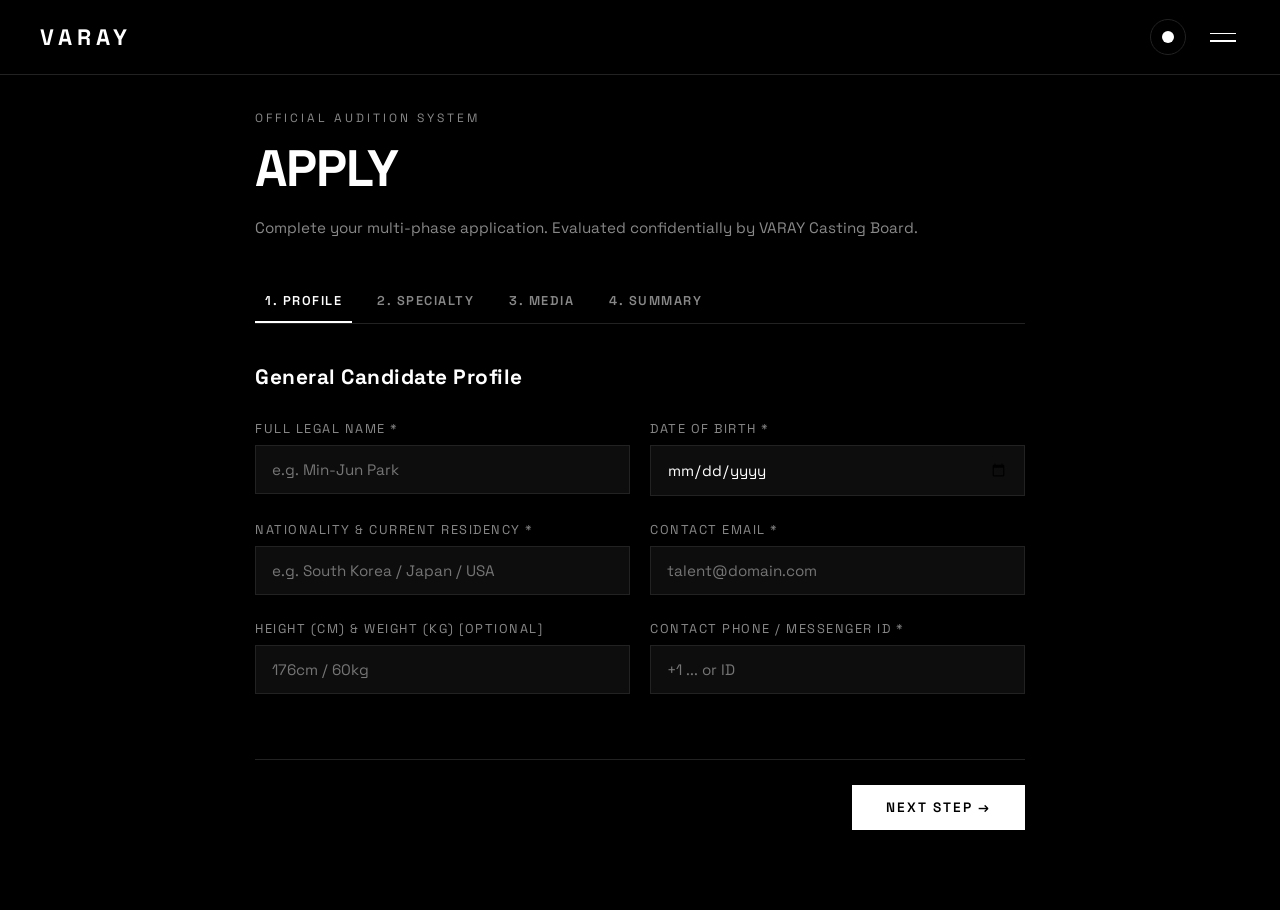
==== apply.html @ 73866b45 "Create apply.html" ====
<!DOCTYPE html>
<html lang="en" data-theme="dark">
<head>
    <meta charset="UTF-8">
    <meta name="viewport" content="width=device-width, initial-scale=1.0">
    <title>APPLY | VARAY HOLDING</title>
    <link rel="stylesheet" href="style.css">
    <link rel="preconnect" href="https://fonts.googleapis.com">
    <link rel="preconnect" href="https://fonts.gstatic.com" crossorigin>
    <link href="https://fonts.googleapis.com/css2?family=Space+Grotesk:wght@300;400;500;600;700&display=swap" rel="stylesheet">
</head>
<body>

    <header class="navbar">
        <div class="nav-left">
            <a href="index.html" class="brand">
                <span class="logo-text">VARAY</span>
            </a>
        </div>
        <div class="nav-right">
            <button id="theme-toggle" class="theme-btn"><span class="theme-indicator"></span></button>
            <button id="menu-open" class="menu-btn"><span class="menu-line"></span><span class="menu-line"></span></button>
        </div>
    </header>

    <div id="menu-overlay" class="menu-overlay">
        <div class="menu-header">
            <span class="menu-title">INDEX</span>
            <button id="menu-close" class="close-btn">&times;</button>
        </div>
        <div class="menu-body-scroll">
            <ul class="nav-list">
                <li><a href="portal.html">PORTAL</a></li>
                <li><a href="info.html">INFO</a></li>
                <li><a href="smiles-and-rules.html">SMILES AND RULES</a></li>
                <li><a href="news.html">ANNOUNCEMENTS * NEWS</a></li>
                <li><a href="apply.html" class="active">APPLY</a></li>
            </ul>
        </div>
        <div class="menu-footer"><p>VARAY HOLDING CORP. &copy; 2026</p></div>
    </div>

    <main class="page-container content-page">
        <div class="audition-wrapper">
            <header class="page-header">
                <p class="section-tag">OFFICIAL AUDITION SYSTEM</p>
                <h1 class="page-title">APPLY</h1>
                <p class="page-desc">Complete your multi-phase application. Evaluated confidentially by VARAY Casting Board.</p>
            </header>

            <div class="stepper">
                <div class="step-indicator active" data-step="1">1. PROFILE</div>
                <div class="step-indicator" data-step="2">2. SPECIALTY</div>
                <div class="step-indicator" data-step="3">3. MEDIA</div>
                <div class="step-indicator" data-step="4">4. SUMMARY</div>
            </div>

            <form id="audition-form" class="form-container">
                <!-- STEP 1 -->
                <section class="form-step active" id="step-1">
                    <h2 class="step-title">General Candidate Profile</h2>
                    <div class="form-grid">
                        <div class="input-group">
                            <label>Full Legal Name *</label>
                            <input type="text" id="fullName" placeholder="e.g. Min-Jun Park" required>
                        </div>
                        <div class="input-group">
                            <label>Date of Birth *</label>
                            <input type="date" id="birthDate" required>
                        </div>
                    </div>
                    <div class="form-grid">
                        <div class="input-group">
                            <label>Nationality & Current Residency *</label>
                            <input type="text" id="nationality" placeholder="e.g. South Korea / Japan / USA" required>
                        </div>
                        <div class="input-group">
                            <label>Contact Email *</label>
                            <input type="email" id="email" placeholder="talent@domain.com" required>
                        </div>
                    </div>
                    <div class="form-grid">
                        <div class="input-group">
                            <label>Height (cm) & Weight (kg) [Optional]</label>
                            <input type="text" id="bodyMetric" placeholder="176cm / 60kg">
                        </div>
                        <div class="input-group">
                            <label>Contact Phone / Messenger ID *</label>
                            <input type="text" id="phone" placeholder="+1 ... or ID" required>
                        </div>
                    </div>
                    <div class="step-nav right-align">
                        <button type="button" class="btn-action" onclick="nextStep(2)">NEXT STEP &rarr;</button>
                    </div>
                </section>

                <!-- STEP 2 -->
                <section class="form-step" id="step-2">
                    <h2 class="step-title">Specialty & Background Assessment</h2>
                    <div class="input-group">
                        <label>Application Disciplines (Multiple choice)</label>
                        <div class="checkbox-grid">
                            <label class="custom-check"><input type="checkbox" name="cat" value="vocal"><span>Vocal</span></label>
                            <label class="custom-check"><input type="checkbox" name="cat" value="rap"><span>Rap</span></label>
                            <label class="custom-check"><input type="checkbox" name="cat" value="dance"><span>Dance</span></label>
                            <label class="custom-check"><input type="checkbox" name="cat" value="acting"><span>Acting</span></label>
                            <label class="custom-check"><input type="checkbox" name="cat" value="producing"><span>Production</span></label>
                        </div>
                    </div>

                    <div class="input-group">
                        <label>Have you ever been signed with another agency or entertainment entity?</label>
                        <div class="radio-group">
                            <label class="custom-radio"><input type="radio" name="trainee_prev" value="yes"><span>Yes (Previously signed)</span></label>
                            <label class="custom-radio"><input type="radio" name="trainee_prev" value="no" checked><span>No (Independent)</span></label>
                        </div>
                    </div>

                    <div class="input-group">
                        <label>Languages Spoken</label>
                        <input type="text" placeholder="Korean (Native), English (Fluent), Japanese (Conversational)...">
                    </div>

                    <div class="step-nav">
                        <button type="button" class="btn-secondary" onclick="prevStep(1)">&larr; BACK</button>
                        <button type="button" class="btn-action" onclick="nextStep(3)">NEXT STEP &rarr;</button>
                    </div>
                </section>

                <!-- STEP 3 -->
                <section class="form-step" id="step-3">
                    <h2 class="step-title">Media & Demonstration Uploads</h2>
                    <div class="input-group">
                        <label>Audio Vocal / Rap Demo (MP3, WAV)</label>
                        <div class="file-drop-zone">
                            <input type="file" accept="audio/*">
                            <p class="drop-text">Upload demo file</p>
                            <span class="file-hint">Max file size: 50MB</span>
                        </div>
                    </div>

                    <div class="input-group">
                        <label>Photographs (Close-up & Full Body)</label>
                        <div class="file-drop-zone">
                            <input type="file" accept="image/*" multiple>
                            <p class="drop-text">Upload raw, unfiltered photos</p>
                            <span class="file-hint">JPG, PNG</span>
                        </div>
                    </div>

                    <div class="input-group">
                        <label>Performance Video Link</label>
                        <input type="url" placeholder="https://youtube.com/watch?v=... or Google Drive">
                        <span class="file-hint">Please make sure the link privacy is set to public or unlisted.</span>
                    </div>

                    <div class="step-nav">
                        <button type="button" class="btn-secondary" onclick="prevStep(2)">&larr; BACK</button>
                        <button type="button" class="btn-action" onclick="nextStep(4)">NEXT STEP &rarr;</button>
                    </div>
                </section>

                <!-- STEP 4 -->
                <section class="form-step" id="step-4">
                    <h2 class="step-title">Artist Statement & Submission</h2>
                    <div class="input-group">
                        <label>Self-Introduction & Artistic Aspirations</label>
                        <textarea rows="5" placeholder="Tell us about your musical identity and why you believe VARAY is your next home."></textarea>
                    </div>

                    <div class="input-group">
                        <label class="custom-check agreement-check">
                            <input type="checkbox" required>
                            <span>I confirm that all information provided is accurate and agree to VARAY Holding screening guidelines.</span>
                        </label>
                    </div>

                    <div class="step-nav">
                        <button type="button" class="btn-secondary" onclick="prevStep(3)">&larr; BACK</button>
                        <button type="submit" class="btn-action">CONFIRM & SUBMIT</button>
                    </div>
                </section>
            </form>
        </div>
    </main>

    <script src="script.js"></script>
</body>
</html>
---- style.css ----
/* --- Global Theme Variables --- */
:root {
    --bg-color: #000000;
    --text-color: #ffffff;
    --muted-color: #888888;
    --border-color: #222222;
    --input-bg: #0d0d0d;
    --contrast-btn-bg: #ffffff;
    --contrast-btn-text: #000000;
}

[data-theme="light"] {
    --bg-color: #ffffff;
    --text-color: #000000;
    --muted-color: #666666;
    --border-color: #e5e5e5;
    --input-bg: #f7f7f7;
    --contrast-btn-bg: #000000;
    --contrast-btn-text: #ffffff;
}

* {
    margin: 0;
    padding: 0;
    box-sizing: border-box;
    font-family: 'Space Grotesk', -apple-system, BlinkMacSystemFont, 'Segoe UI', Roboto, sans-serif;
    -webkit-font-smoothing: antialiased;
}

html {
    overflow-y: scroll; /* حفظ اسکرول ارگانیک زنده */
}

body {
    background-color: var(--bg-color);
    color: var(--text-color);
    transition: background-color 0.25s ease, color 0.25s ease;
    min-height: 100vh;
    display: flex;
    flex-direction: column;
}

/* --- Header / Navbar --- */
.navbar {
    position: fixed;
    top: 0;
    left: 0;
    width: 100%;
    height: 75px;
    padding: 0 40px;
    display: flex;
    justify-content: space-between;
    align-items: center;
    background: var(--bg-color);
    border-bottom: 1px solid var(--border-color);
    z-index: 999;
}

.brand {
    text-decoration: none;
    color: var(--text-color);
    display: flex;
    align-items: center;
}

.logo-text {
    font-size: 1.4rem;
    font-weight: 700;
    letter-spacing: 5px;
}

.nav-right {
    display: flex;
    align-items: center;
    gap: 20px;
}

.theme-btn {
    width: 36px;
    height: 36px;
    border-radius: 50%;
    background: transparent;
    border: 1px solid var(--border-color);
    cursor: pointer;
    display: flex;
    align-items: center;
    justify-content: center;
}

.theme-indicator {
    width: 12px;
    height: 12px;
    border-radius: 50%;
    background-color: var(--text-color);
}

.menu-btn {
    background: none;
    border: none;
    cursor: pointer;
    display: flex;
    flex-direction: column;
    gap: 6px;
    padding: 10px 4px;
}

.menu-line {
    width: 26px;
    height: 1.5px;
    background-color: var(--text-color);
}

/* --- Clean Fullscreen Menu Overlay --- */
.menu-overlay {
    position: fixed;
    top: 0;
    left: 0;
    width: 100%;
    height: 100vh;
    background: var(--bg-color);
    z-index: 1000;
    display: flex;
    flex-direction: column;
    justify-content: space-between;
    padding: 25px 40px;
    opacity: 0;
    pointer-events: none;
    transition: opacity 0.3s cubic-bezier(0.16, 1, 0.3, 1);
}

.menu-overlay.open {
    opacity: 1;
    pointer-events: auto;
}

.menu-header {
    display: flex;
    justify-content: space-between;
    align-items: center;
    border-bottom: 1px solid var(--border-color);
    padding-bottom: 15px;
}

.menu-title {
    font-size: 0.75rem;
    letter-spacing: 3px;
    color: var(--muted-color);
}

.close-btn {
    background: none;
    border: none;
    font-size: 2rem;
    color: var(--text-color);
    cursor: pointer;
}

.menu-body-scroll {
    overflow-y: auto;
    padding: 20px 0;
    margin: auto 0;
}

.nav-list {
    list-style: none;
    display: flex;
    flex-direction: column;
    gap: 12px;
}

.nav-list li a {
    color: var(--text-color);
    text-decoration: none;
    font-size: clamp(1.6rem, 3.5vw, 2.6rem);
    font-weight: 600;
    letter-spacing: 1px;
    display: inline-block;
    transition: opacity 0.2s, transform 0.2s;
}

.nav-list li a:hover, .nav-list li a.active {
    opacity: 0.4;
    transform: translateX(8px);
}

.nav-list li.portal-link a {
    font-size: 0.95rem;
    letter-spacing: 2px;
    margin-top: 20px;
    padding: 8px 18px;
    border: 1px solid var(--text-color);
    display: inline-block;
}

.menu-footer {
    border-top: 1px solid var(--border-color);
    padding-top: 15px;
    font-size: 0.75rem;
    color: var(--muted-color);
    letter-spacing: 1.5px;
}

/* --- Centered Hero Page Layout --- */
.page-container {
    width: 100%;
    flex: 1;
    display: flex;
    flex-direction: column;
    justify-content: center;
    align-items: center;
    padding-top: 75px;
}

.hero-screen {
    width: 100%;
    min-height: calc(100vh - 75px);
    display: flex;
    flex-direction: column;
    justify-content: center;
    align-items: center;
    text-align: center;
    padding: 30px 20px;
    position: relative;
}

.hero-center {
    display: flex;
    flex-direction: column;
    align-items: center;
    justify-content: center;
    max-width: 800px;
    width: 100%;
}

.tagline {
    font-size: 0.75rem;
    letter-spacing: 3px;
    color: var(--muted-color);
    margin-bottom: 20px;
}

.main-title {
    font-size: clamp(4rem, 14vw, 9.5rem);
    font-weight: 700;
    letter-spacing: -2px;
    line-height: 0.95;
    margin-bottom: 25px;
}

.manifesto {
    font-size: clamp(1rem, 2vw, 1.4rem);
    color: var(--text-color);
    line-height: 1.5;
    margin-bottom: 35px;
    font-weight: 400;
}

.cta-actions {
    display: flex;
    gap: 15px;
    justify-content: center;
    align-items: center;
    width: 100%;
}

.btn-action {
    background-color: var(--contrast-btn-bg);
    color: var(--contrast-btn-text);
    padding: 14px 34px;
    text-decoration: none;
    font-size: 0.85rem;
    font-weight: 600;
    letter-spacing: 2px;
    border: none;
    cursor: pointer;
    text-align: center;
    transition: opacity 0.2s;
}

.btn-action:hover {
    opacity: 0.85;
}

.btn-secondary {
    background-color: transparent;
    color: var(--text-color);
    border: 1px solid var(--border-color);
    padding: 14px 34px;
    text-decoration: none;
    font-size: 0.85rem;
    font-weight: 600;
    letter-spacing: 2px;
    cursor: pointer;
    text-align: center;
    transition: border-color 0.2s;
}

.btn-secondary:hover {
    border-color: var(--text-color);
}

.hero-bottom-info {
    position: absolute;
    bottom: 25px;
    font-size: 0.75rem;
    letter-spacing: 2px;
    color: var(--muted-color);
}

/* --- Audition Multi-Step Page Styling --- */
.content-page {
    padding-top: 110px;
    padding-bottom: 80px;
    justify-content: flex-start;
}

.audition-wrapper {
    width: 100%;
    max-width: 820px;
    padding: 0 25px;
}

.page-header {
    margin-bottom: 40px;
    text-align: left;
}

.section-tag {
    font-size: 0.75rem;
    letter-spacing: 3px;
    color: var(--muted-color);
    margin-bottom: 10px;
}

.page-title {
    font-size: clamp(2rem, 5vw, 3.2rem);
    letter-spacing: -1px;
    margin-bottom: 15px;
}

.page-desc {
    font-size: 0.95rem;
    color: var(--muted-color);
    line-height: 1.6;
}

/* Step Bar */
.stepper {
    display: flex;
    border-bottom: 1px solid var(--border-color);
    margin-bottom: 40px;
    gap: 15px;
    overflow-x: auto;
}

.step-indicator {
    padding: 12px 10px;
    font-size: 0.8rem;
    font-weight: 600;
    letter-spacing: 1.5px;
    color: var(--muted-color);
    white-space: nowrap;
    border-bottom: 2px solid transparent;
}

.step-indicator.active {
    color: var(--text-color);
    border-bottom: 2px solid var(--text-color);
}

/* Forms */
.form-step {
    display: none;
    animation: fadeIn 0.3s ease;
}

.form-step.active {
    display: block;
}

@keyframes fadeIn {
    from { opacity: 0; transform: translateY(6px); }
    to { opacity: 1; transform: translateY(0); }
}

.step-title {
    font-size: 1.3rem;
    margin-bottom: 30px;
    letter-spacing: 0.5px;
}

.form-grid {
    display: grid;
    grid-template-columns: 1fr 1fr;
    gap: 20px;
}

.input-group {
    display: flex;
    flex-direction: column;
    gap: 8px;
    margin-bottom: 25px;
}

.input-group label {
    font-size: 0.8rem;
    letter-spacing: 1.5px;
    color: var(--muted-color);
    text-transform: uppercase;
}

.input-group input[type="text"],
.input-group input[type="email"],
.input-group input[type="date"],
.input-group input[type="number"],
.input-group input[type="url"],
.input-group select,
.input-group textarea {
    background-color: var(--input-bg);
    border: 1px solid var(--border-color);
    color: var(--text-color);
    padding: 14px 16px;
    font-size: 0.95rem;
    outline: none;
    transition: border-color 0.2s;
}

.input-group input:focus,
.input-group select:focus,
.input-group textarea:focus {
    border-color: var(--text-color);
}

/* Custom Checkbox & Radio */
.checkbox-grid, .radio-group {
    display: grid;
    grid-template-columns: repeat(auto-fit, minmax(140px, 1fr));
    gap: 12px;
    margin-top: 5px;
}

.custom-check, .custom-radio {
    display: flex;
    align-items: center;
    gap: 10px;
    background-color: var(--input-bg);
    border: 1px solid var(--border-color);
    padding: 12px 14px;
    cursor: pointer;
    font-size: 0.85rem;
    color: var(--text-color);
}

.custom-check input, .custom-radio input {
    accent-color: var(--text-color);
}

/* File Drop Zone */
.file-drop-zone {
    border: 1px dashed var(--border-color);
    padding: 30px;
    text-align: center;
    background-color: var(--input-bg);
    position: relative;
    cursor: pointer;
}

.file-drop-zone input[type="file"] {
    position: absolute;
    top: 0;
    left: 0;
    width: 100%;
    height: 100%;
    opacity: 0;
    cursor: pointer;
}

.drop-text {
    font-size: 0.9rem;
    margin-bottom: 6px;
    color: var(--text-color);
}

.file-hint {
    font-size: 0.75rem;
    color: var(--muted-color);
}

.step-nav {
    display: flex;
    justify-content: space-between;
    align-items: center;
    margin-top: 40px;
    border-top: 1px solid var(--border-color);
    padding-top: 25px;
}

.step-nav.right-align {
    justify-content: flex-end;
}

/* --- Mobile Responsiveness --- */
@media (max-width: 768px) {
    .navbar {
        padding: 0 20px;
        height: 65px;
    }
    .page-container {
        padding-top: 65px;
    }
    .hero-screen {
        min-height: calc(100vh - 65px);
    }
    .menu-overlay {
        padding: 20px;
    }
    .cta-actions {
        flex-direction: column;
        width: 100%;
        max-width: 300px;
    }
    .btn-action, .btn-secondary {
        width: 100%;
    }
    .form-grid {
        grid-template-columns: 1fr;
        gap: 0;
    }
}
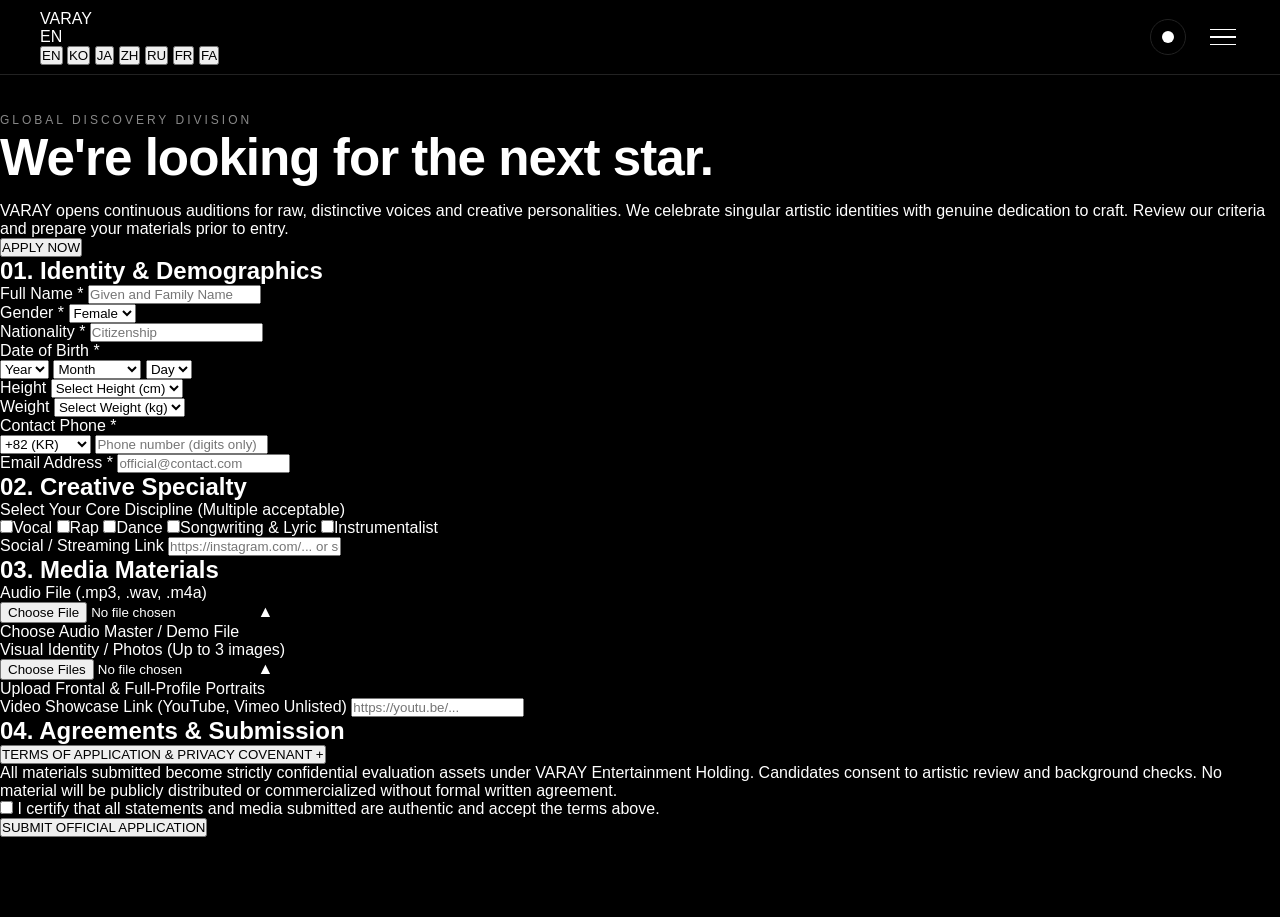
==== commit 7772b7bd: "Update apply.html" ====
--- a/apply.html
+++ b/apply.html
@@ -7,28 +7,43 @@
     <link rel="stylesheet" href="style.css">
     <link rel="preconnect" href="https://fonts.googleapis.com">
     <link rel="preconnect" href="https://fonts.gstatic.com" crossorigin>
-    <link href="https://fonts.googleapis.com/css2?family=Space+Grotesk:wght@300;400;500;600;700&display=swap" rel="stylesheet">
+    <link href="https://fonts.googleapis.com/css2?family=Plus+Jakarta+Sans:wght@300;400;500;600;700&display=swap" rel="stylesheet">
 </head>
 <body>
 
     <header class="navbar">
         <div class="nav-left">
-            <a href="index.html" class="brand">
-                <span class="logo-text">VARAY</span>
-            </a>
-        </div>
+            <a href="index.html" class="brand">VARAY</a>
+            <div class="lang-selector">
+                <span class="lang-current">EN</span>
+                <div class="lang-dropdown">
+                    <button type="button" class="lang-opt active">EN</button>
+                    <button type="button" class="lang-opt">KO</button>
+                    <button type="button" class="lang-opt">JA</button>
+                    <button type="button" class="lang-opt">ZH</button>
+                    <button type="button" class="lang-opt">RU</button>
+                    <button type="button" class="lang-opt">FR</button>
+                    <button type="button" class="lang-opt">FA</button>
+                </div>
+            </div>
+        </div>
+
         <div class="nav-right">
             <button id="theme-toggle" class="theme-btn"><span class="theme-indicator"></span></button>
-            <button id="menu-open" class="menu-btn"><span class="menu-line"></span><span class="menu-line"></span></button>
+            <button id="menu-open" class="menu-btn">
+                <span class="menu-line"></span>
+                <span class="menu-line"></span>
+                <span class="menu-line"></span>
+            </button>
         </div>
     </header>
 
     <div id="menu-overlay" class="menu-overlay">
         <div class="menu-header">
-            <span class="menu-title">INDEX</span>
+            <span class="menu-title">INDEX // 7369</span>
             <button id="menu-close" class="close-btn">&times;</button>
         </div>
-        <div class="menu-body-scroll">
+        <div class="menu-content">
             <ul class="nav-list">
                 <li><a href="portal.html">PORTAL</a></li>
                 <li><a href="info.html">INFO</a></li>
@@ -37,150 +52,191 @@
                 <li><a href="apply.html" class="active">APPLY</a></li>
             </ul>
         </div>
-        <div class="menu-footer"><p>VARAY HOLDING CORP. &copy; 2026</p></div>
+        <div class="menu-footer">
+            <p>VARAY HOLDING ENTERTAINMENT &bull; 7369 INTL</p>
+        </div>
     </div>
 
     <main class="page-container content-page">
-        <div class="audition-wrapper">
-            <header class="page-header">
-                <p class="section-tag">OFFICIAL AUDITION SYSTEM</p>
-                <h1 class="page-title">APPLY</h1>
-                <p class="page-desc">Complete your multi-phase application. Evaluated confidentially by VARAY Casting Board.</p>
-            </header>
-
-            <div class="stepper">
-                <div class="step-indicator active" data-step="1">1. PROFILE</div>
-                <div class="step-indicator" data-step="2">2. SPECIALTY</div>
-                <div class="step-indicator" data-step="3">3. MEDIA</div>
-                <div class="step-indicator" data-step="4">4. SUMMARY</div>
-            </div>
-
-            <form id="audition-form" class="form-container">
-                <!-- STEP 1 -->
-                <section class="form-step active" id="step-1">
-                    <h2 class="step-title">General Candidate Profile</h2>
-                    <div class="form-grid">
-                        <div class="input-group">
-                            <label>Full Legal Name *</label>
-                            <input type="text" id="fullName" placeholder="e.g. Min-Jun Park" required>
-                        </div>
-                        <div class="input-group">
-                            <label>Date of Birth *</label>
-                            <input type="date" id="birthDate" required>
-                        </div>
-                    </div>
-                    <div class="form-grid">
-                        <div class="input-group">
-                            <label>Nationality & Current Residency *</label>
-                            <input type="text" id="nationality" placeholder="e.g. South Korea / Japan / USA" required>
-                        </div>
-                        <div class="input-group">
-                            <label>Contact Email *</label>
-                            <input type="email" id="email" placeholder="talent@domain.com" required>
-                        </div>
-                    </div>
-                    <div class="form-grid">
-                        <div class="input-group">
-                            <label>Height (cm) & Weight (kg) [Optional]</label>
-                            <input type="text" id="bodyMetric" placeholder="176cm / 60kg">
-                        </div>
-                        <div class="input-group">
-                            <label>Contact Phone / Messenger ID *</label>
-                            <input type="text" id="phone" placeholder="+1 ... or ID" required>
-                        </div>
-                    </div>
-                    <div class="step-nav right-align">
-                        <button type="button" class="btn-action" onclick="nextStep(2)">NEXT STEP &rarr;</button>
-                    </div>
-                </section>
-
-                <!-- STEP 2 -->
-                <section class="form-step" id="step-2">
-                    <h2 class="step-title">Specialty & Background Assessment</h2>
-                    <div class="input-group">
-                        <label>Application Disciplines (Multiple choice)</label>
-                        <div class="checkbox-grid">
-                            <label class="custom-check"><input type="checkbox" name="cat" value="vocal"><span>Vocal</span></label>
-                            <label class="custom-check"><input type="checkbox" name="cat" value="rap"><span>Rap</span></label>
-                            <label class="custom-check"><input type="checkbox" name="cat" value="dance"><span>Dance</span></label>
-                            <label class="custom-check"><input type="checkbox" name="cat" value="acting"><span>Acting</span></label>
-                            <label class="custom-check"><input type="checkbox" name="cat" value="producing"><span>Production</span></label>
-                        </div>
-                    </div>
-
-                    <div class="input-group">
-                        <label>Have you ever been signed with another agency or entertainment entity?</label>
-                        <div class="radio-group">
-                            <label class="custom-radio"><input type="radio" name="trainee_prev" value="yes"><span>Yes (Previously signed)</span></label>
-                            <label class="custom-radio"><input type="radio" name="trainee_prev" value="no" checked><span>No (Independent)</span></label>
-                        </div>
-                    </div>
-
-                    <div class="input-group">
-                        <label>Languages Spoken</label>
-                        <input type="text" placeholder="Korean (Native), English (Fluent), Japanese (Conversational)...">
-                    </div>
-
-                    <div class="step-nav">
-                        <button type="button" class="btn-secondary" onclick="prevStep(1)">&larr; BACK</button>
-                        <button type="button" class="btn-action" onclick="nextStep(3)">NEXT STEP &rarr;</button>
-                    </div>
-                </section>
-
-                <!-- STEP 3 -->
-                <section class="form-step" id="step-3">
-                    <h2 class="step-title">Media & Demonstration Uploads</h2>
-                    <div class="input-group">
-                        <label>Audio Vocal / Rap Demo (MP3, WAV)</label>
-                        <div class="file-drop-zone">
+        <div class="content-wrapper">
+
+            <!-- Intro Gate (Before the Form) -->
+            <section id="apply-intro" class="apply-intro-card">
+                <span class="section-tag">GLOBAL DISCOVERY DIVISION</span>
+                <h1 class="page-title">We're looking for the next star.</h1>
+                <p class="intro-body">VARAY opens continuous auditions for raw, distinctive voices and creative personalities. We celebrate singular artistic identities with genuine dedication to craft. Review our criteria and prepare your materials prior to entry.</p>
+                <div class="intro-actions">
+                    <button type="button" id="start-apply-btn" class="pill-btn primary">APPLY NOW</button>
+                </div>
+            </section>
+
+            <!-- Continuous Single-Page Application Form -->
+            <form id="audition-form" class="hidden-flow">
+                
+                <div class="form-section-card">
+                    <h2 class="form-title">01. Identity & Demographics</h2>
+
+                    <div class="field-box">
+                        <label>Full Name *</label>
+                        <input type="text" placeholder="Given and Family Name" required>
+                    </div>
+
+                    <div class="field-grid">
+                        <div class="field-box">
+                            <label>Gender *</label>
+                            <select required>
+                                <option value="female" selected>Female</option>
+                            </select>
+                        </div>
+
+                        <div class="field-box">
+                            <label>Nationality *</label>
+                            <input type="text" placeholder="Citizenship" required>
+                        </div>
+                    </div>
+
+                    <!-- Dropdown Date of Birth (No random text input) -->
+                    <div class="field-box">
+                        <label>Date of Birth *</label>
+                        <div class="triple-grid">
+                            <select id="dob-year" required>
+                                <option value="">Year</option>
+                            </select>
+                            <select id="dob-month" required>
+                                <option value="">Month</option>
+                                <option value="01">January</option>
+                                <option value="02">February</option>
+                                <option value="03">March</option>
+                                <option value="04">April</option>
+                                <option value="05">May</option>
+                                <option value="06">June</option>
+                                <option value="07">July</option>
+                                <option value="08">August</option>
+                                <option value="09">September</option>
+                                <option value="10">October</option>
+                                <option value="11">November</option>
+                                <option value="12">December</option>
+                            </select>
+                            <select id="dob-day" required>
+                                <option value="">Day</option>
+                            </select>
+                        </div>
+                    </div>
+
+                    <div class="field-grid">
+                        <div class="field-box">
+                            <label>Height</label>
+                            <select id="height-select">
+                                <option value="">Select Height (cm)</option>
+                            </select>
+                        </div>
+                        <div class="field-box">
+                            <label>Weight</label>
+                            <select id="weight-select">
+                                <option value="">Select Weight (kg)</option>
+                            </select>
+                        </div>
+                    </div>
+
+                    <!-- Telephone with country code restrictions -->
+                    <div class="field-box">
+                        <label>Contact Phone *</label>
+                        <div class="phone-composite">
+                            <select class="phone-code" required>
+                                <option value="+82">+82 (KR)</option>
+                                <option value="+81">+81 (JP)</option>
+                                <option value="+1">+1 (US/CA)</option>
+                                <option value="+44">+44 (UK)</option>
+                                <option value="+86">+86 (CN)</option>
+                                <option value="+98">+98 (IR)</option>
+                                <option value="+33">+33 (FR)</option>
+                                <option value="+49">+49 (DE)</option>
+                            </select>
+                            <input type="text" id="phone-input" inputmode="numeric" pattern="[0-9]*" maxlength="11" placeholder="Phone number (digits only)" required>
+                        </div>
+                    </div>
+
+                    <div class="field-box">
+                        <label>Email Address *</label>
+                        <input type="email" placeholder="official@contact.com" required>
+                    </div>
+                </div>
+
+                <div class="form-section-card">
+                    <h2 class="form-title">02. Creative Specialty</h2>
+                    
+                    <div class="field-box">
+                        <label>Select Your Core Discipline (Multiple acceptable)</label>
+                        <div class="chips-container">
+                            <label class="custom-chip"><input type="checkbox" name="role" value="vocal"><span>Vocal</span></label>
+                            <label class="custom-chip"><input type="checkbox" name="role" value="rap"><span>Rap</span></label>
+                            <label class="custom-chip"><input type="checkbox" name="role" value="dance"><span>Dance</span></label>
+                            <label class="custom-chip"><input type="checkbox" name="role" value="writer"><span>Songwriting & Lyric</span></label>
+                            <label class="custom-chip"><input type="checkbox" name="role" value="musician"><span>Instrumentalist</span></label>
+                        </div>
+                    </div>
+
+                    <div class="field-box">
+                        <label>Social / Streaming Link</label>
+                        <input type="url" placeholder="https://instagram.com/... or soundcloud.com/...">
+                    </div>
+                </div>
+
+                <div class="form-section-card">
+                    <h2 class="form-title">03. Media Materials</h2>
+                    
+                    <div class="field-box">
+                        <label>Audio File (.mp3, .wav, .m4a)</label>
+                        <div class="curved-upload-box">
                             <input type="file" accept="audio/*">
-                            <p class="drop-text">Upload demo file</p>
-                            <span class="file-hint">Max file size: 50MB</span>
-                        </div>
-                    </div>
-
-                    <div class="input-group">
-                        <label>Photographs (Close-up & Full Body)</label>
-                        <div class="file-drop-zone">
+                            <span class="upload-icon">&#9650;</span>
+                            <p>Choose Audio Master / Demo File</p>
+                        </div>
+                    </div>
+
+                    <div class="field-box">
+                        <label>Visual Identity / Photos (Up to 3 images)</label>
+                        <div class="curved-upload-box">
                             <input type="file" accept="image/*" multiple>
-                            <p class="drop-text">Upload raw, unfiltered photos</p>
-                            <span class="file-hint">JPG, PNG</span>
-                        </div>
-                    </div>
-
-                    <div class="input-group">
-                        <label>Performance Video Link</label>
-                        <input type="url" placeholder="https://youtube.com/watch?v=... or Google Drive">
-                        <span class="file-hint">Please make sure the link privacy is set to public or unlisted.</span>
-                    </div>
-
-                    <div class="step-nav">
-                        <button type="button" class="btn-secondary" onclick="prevStep(2)">&larr; BACK</button>
-                        <button type="button" class="btn-action" onclick="nextStep(4)">NEXT STEP &rarr;</button>
-                    </div>
-                </section>
-
-                <!-- STEP 4 -->
-                <section class="form-step" id="step-4">
-                    <h2 class="step-title">Artist Statement & Submission</h2>
-                    <div class="input-group">
-                        <label>Self-Introduction & Artistic Aspirations</label>
-                        <textarea rows="5" placeholder="Tell us about your musical identity and why you believe VARAY is your next home."></textarea>
-                    </div>
-
-                    <div class="input-group">
-                        <label class="custom-check agreement-check">
-                            <input type="checkbox" required>
-                            <span>I confirm that all information provided is accurate and agree to VARAY Holding screening guidelines.</span>
+                            <span class="upload-icon">&#9650;</span>
+                            <p>Upload Frontal & Full-Profile Portraits</p>
+                        </div>
+                    </div>
+
+                    <div class="field-box">
+                        <label>Video Showcase Link (YouTube, Vimeo Unlisted)</label>
+                        <input type="url" placeholder="https://youtu.be/...">
+                    </div>
+                </div>
+
+                <!-- Terms Accordion & Validation Gate -->
+                <div class="form-section-card">
+                    <h2 class="form-title">04. Agreements & Submission</h2>
+
+                    <div class="accordion-item">
+                        <button type="button" class="accordion-trigger" id="terms-toggle">
+                            <span>TERMS OF APPLICATION & PRIVACY COVENANT</span>
+                            <span class="chevron">+</span>
+                        </button>
+                        <div class="accordion-panel" id="terms-panel">
+                            <p>All materials submitted become strictly confidential evaluation assets under VARAY Entertainment Holding. Candidates consent to artistic review and background checks. No material will be publicly distributed or commercialized without formal written agreement.</p>
+                        </div>
+                    </div>
+
+                    <div class="field-box agreement-box">
+                        <label class="custom-chip term-check">
+                            <input type="checkbox" id="terms-agree" required>
+                            <span>I certify that all statements and media submitted are authentic and accept the terms above.</span>
                         </label>
                     </div>
 
-                    <div class="step-nav">
-                        <button type="button" class="btn-secondary" onclick="prevStep(3)">&larr; BACK</button>
-                        <button type="submit" class="btn-action">CONFIRM & SUBMIT</button>
-                    </div>
-                </section>
+                    <div class="form-actions">
+                        <button type="submit" class="pill-btn primary full-width">SUBMIT OFFICIAL APPLICATION</button>
+                    </div>
+                </div>
+
             </form>
+
         </div>
     </main>
 
--- a/style.css
+++ b/style.css
@@ -28,7 +28,7 @@
 }
 
 html {
-    overflow-y: scroll; /* حفظ اسکرول ارگانیک زنده */
+    overflow-y: scroll;
 }
 
 body {
@@ -40,7 +40,7 @@
     flex-direction: column;
 }
 
-/* --- Header / Navbar --- */
+/* Navbar */
 .navbar {
     position: fixed;
     top: 0;
@@ -59,8 +59,6 @@
 .brand {
     text-decoration: none;
     color: var(--text-color);
-    display: flex;
-    align-items: center;
 }
 
 .logo-text {
@@ -110,7 +108,7 @@
     background-color: var(--text-color);
 }
 
-/* --- Clean Fullscreen Menu Overlay --- */
+/* Fullscreen Menu */
 .menu-overlay {
     position: fixed;
     top: 0;
@@ -125,7 +123,7 @@
     padding: 25px 40px;
     opacity: 0;
     pointer-events: none;
-    transition: opacity 0.3s cubic-bezier(0.16, 1, 0.3, 1);
+    transition: opacity 0.3s ease;
 }
 
 .menu-overlay.open {
@@ -165,13 +163,13 @@
     list-style: none;
     display: flex;
     flex-direction: column;
-    gap: 12px;
+    gap: 16px;
 }
 
 .nav-list li a {
     color: var(--text-color);
     text-decoration: none;
-    font-size: clamp(1.6rem, 3.5vw, 2.6rem);
+    font-size: clamp(1.8rem, 4vw, 3rem);
     font-weight: 600;
     letter-spacing: 1px;
     display: inline-block;
@@ -180,16 +178,7 @@
 
 .nav-list li a:hover, .nav-list li a.active {
     opacity: 0.4;
-    transform: translateX(8px);
-}
-
-.nav-list li.portal-link a {
-    font-size: 0.95rem;
-    letter-spacing: 2px;
-    margin-top: 20px;
-    padding: 8px 18px;
-    border: 1px solid var(--text-color);
-    display: inline-block;
+    transform: translateX(10px);
 }
 
 .menu-footer {
@@ -200,7 +189,7 @@
     letter-spacing: 1.5px;
 }
 
-/* --- Centered Hero Page Layout --- */
+/* Page Containers */
 .page-container {
     width: 100%;
     flex: 1;
@@ -252,7 +241,6 @@
     color: var(--text-color);
     line-height: 1.5;
     margin-bottom: 35px;
-    font-weight: 400;
 }
 
 .cta-actions {
@@ -263,40 +251,27 @@
     width: 100%;
 }
 
-.btn-action {
-    background-color: var(--contrast-btn-bg);
-    color: var(--contrast-btn-text);
+.btn-action, .btn-secondary {
     padding: 14px 34px;
     text-decoration: none;
     font-size: 0.85rem;
     font-weight: 600;
     letter-spacing: 2px;
+    cursor: pointer;
+    text-align: center;
+    display: inline-block;
+}
+
+.btn-action {
+    background-color: var(--contrast-btn-bg);
+    color: var(--contrast-btn-text);
     border: none;
-    cursor: pointer;
-    text-align: center;
-    transition: opacity 0.2s;
-}
-
-.btn-action:hover {
-    opacity: 0.85;
 }
 
 .btn-secondary {
     background-color: transparent;
     color: var(--text-color);
     border: 1px solid var(--border-color);
-    padding: 14px 34px;
-    text-decoration: none;
-    font-size: 0.85rem;
-    font-weight: 600;
-    letter-spacing: 2px;
-    cursor: pointer;
-    text-align: center;
-    transition: border-color 0.2s;
-}
-
-.btn-secondary:hover {
-    border-color: var(--text-color);
 }
 
 .hero-bottom-info {
@@ -307,7 +282,7 @@
     color: var(--muted-color);
 }
 
-/* --- Audition Multi-Step Page Styling --- */
+/* Content Pages Layout */
 .content-page {
     padding-top: 110px;
     padding-bottom: 80px;
@@ -344,7 +319,7 @@
     line-height: 1.6;
 }
 
-/* Step Bar */
+/* Stepper & Tabs */
 .stepper {
     display: flex;
     border-bottom: 1px solid var(--border-color);
@@ -361,6 +336,11 @@
     color: var(--muted-color);
     white-space: nowrap;
     border-bottom: 2px solid transparent;
+    background: none;
+    border-top: none;
+    border-left: none;
+    border-right: none;
+    cursor: pointer;
 }
 
 .step-indicator.active {
@@ -368,14 +348,14 @@
     border-bottom: 2px solid var(--text-color);
 }
 
-/* Forms */
+/* Form Styles */
 .form-step {
     display: none;
-    animation: fadeIn 0.3s ease;
 }
 
 .form-step.active {
     display: block;
+    animation: fadeIn 0.3s ease;
 }
 
 @keyframes fadeIn {
@@ -384,8 +364,8 @@
 }
 
 .step-title {
-    font-size: 1.3rem;
-    margin-bottom: 30px;
+    font-size: 1.25rem;
+    margin-bottom: 25px;
     letter-spacing: 0.5px;
 }
 
@@ -403,40 +383,29 @@
 }
 
 .input-group label {
-    font-size: 0.8rem;
+    font-size: 0.75rem;
     letter-spacing: 1.5px;
     color: var(--muted-color);
     text-transform: uppercase;
 }
 
-.input-group input[type="text"],
-.input-group input[type="email"],
-.input-group input[type="date"],
-.input-group input[type="number"],
-.input-group input[type="url"],
-.input-group select,
-.input-group textarea {
+.input-group input, .input-group select, .input-group textarea {
     background-color: var(--input-bg);
     border: 1px solid var(--border-color);
     color: var(--text-color);
     padding: 14px 16px;
     font-size: 0.95rem;
     outline: none;
-    transition: border-color 0.2s;
-}
-
-.input-group input:focus,
-.input-group select:focus,
-.input-group textarea:focus {
+}
+
+.input-group input:focus, .input-group select:focus, .input-group textarea:focus {
     border-color: var(--text-color);
 }
 
-/* Custom Checkbox & Radio */
 .checkbox-grid, .radio-group {
     display: grid;
-    grid-template-columns: repeat(auto-fit, minmax(140px, 1fr));
+    grid-template-columns: repeat(auto-fit, minmax(130px, 1fr));
     gap: 12px;
-    margin-top: 5px;
 }
 
 .custom-check, .custom-radio {
@@ -448,21 +417,14 @@
     padding: 12px 14px;
     cursor: pointer;
     font-size: 0.85rem;
-    color: var(--text-color);
-}
-
-.custom-check input, .custom-radio input {
-    accent-color: var(--text-color);
-}
-
-/* File Drop Zone */
+}
+
 .file-drop-zone {
     border: 1px dashed var(--border-color);
     padding: 30px;
     text-align: center;
     background-color: var(--input-bg);
     position: relative;
-    cursor: pointer;
 }
 
 .file-drop-zone input[type="file"] {
@@ -478,7 +440,6 @@
 .drop-text {
     font-size: 0.9rem;
     margin-bottom: 6px;
-    color: var(--text-color);
 }
 
 .file-hint {
@@ -499,7 +460,121 @@
     justify-content: flex-end;
 }
 
-/* --- Mobile Responsiveness --- */
+/* Info, News & Rules Styling */
+.info-grid {
+    display: flex;
+    flex-direction: column;
+    gap: 25px;
+}
+
+.info-card, .rule-block, .news-item {
+    background-color: var(--input-bg);
+    border: 1px solid var(--border-color);
+    padding: 30px;
+}
+
+.card-title, .rule-block h2 {
+    font-size: 1.15rem;
+    letter-spacing: 1px;
+    margin-bottom: 12px;
+}
+
+.card-desc, .rule-block p, .news-summary {
+    color: var(--muted-color);
+    line-height: 1.6;
+    font-size: 0.95rem;
+}
+
+.clean-bullet-list {
+    list-style: none;
+    margin-top: 10px;
+    display: flex;
+    flex-direction: column;
+    gap: 10px;
+    color: var(--muted-color);
+    font-size: 0.95rem;
+}
+
+.clean-bullet-list strong {
+    color: var(--text-color);
+}
+
+.rules-section, .news-list {
+    display: flex;
+    flex-direction: column;
+    gap: 20px;
+}
+
+.news-date {
+    font-size: 0.75rem;
+    color: var(--muted-color);
+    letter-spacing: 2px;
+    display: block;
+    margin-bottom: 8px;
+}
+
+.news-heading {
+    font-size: 1.25rem;
+    margin-bottom: 10px;
+}
+
+/* Portal Dashboards */
+.hidden {
+    display: none !important;
+}
+
+.dash-card {
+    background: var(--input-bg);
+    border: 1px solid var(--border-color);
+    padding: 25px;
+    margin-top: 25px;
+}
+
+.dash-tag {
+    font-size: 0.75rem;
+    letter-spacing: 2px;
+    color: var(--muted-color);
+    display: block;
+    margin-bottom: 10px;
+}
+
+.dash-status {
+    margin: 10px 0;
+    font-size: 0.95rem;
+}
+
+.dash-text {
+    color: var(--muted-color);
+    font-size: 0.9rem;
+    line-height: 1.5;
+}
+
+.applicant-row {
+    display: flex;
+    justify-content: space-between;
+    align-items: center;
+}
+
+.score-actions {
+    display: flex;
+    gap: 10px;
+}
+
+.btn-tag {
+    background: transparent;
+    border: 1px solid var(--border-color);
+    color: var(--text-color);
+    padding: 8px 14px;
+    font-size: 0.75rem;
+    cursor: pointer;
+}
+
+.btn-tag.accept {
+    background: var(--contrast-btn-bg);
+    color: var(--contrast-btn-text);
+}
+
+/* Mobile Responsive */
 @media (max-width: 768px) {
     .navbar {
         padding: 0 20px;
@@ -511,19 +586,19 @@
     .hero-screen {
         min-height: calc(100vh - 65px);
     }
-    .menu-overlay {
-        padding: 20px;
+    .form-grid {
+        grid-template-columns: 1fr;
+        gap: 0;
     }
     .cta-actions {
         flex-direction: column;
-        width: 100%;
-        max-width: 300px;
     }
     .btn-action, .btn-secondary {
         width: 100%;
     }
-    .form-grid {
-        grid-template-columns: 1fr;
-        gap: 0;
+    .applicant-row {
+        flex-direction: column;
+        align-items: flex-start;
+        gap: 15px;
     }
 }
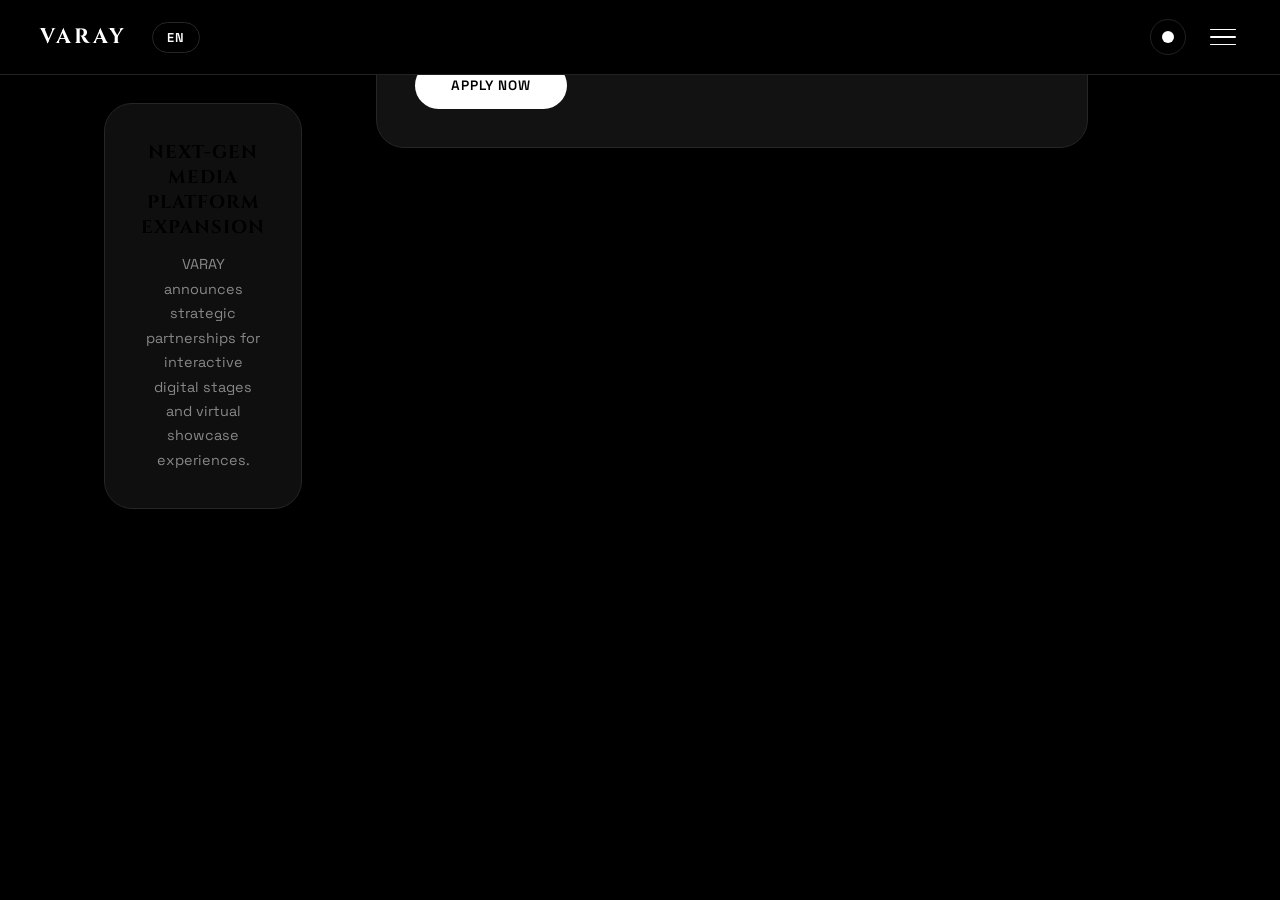
==== commit e459b9c0: "Update apply.html" ====
--- a/apply.html
+++ b/apply.html
@@ -1,3 +1,43 @@
+<!DOCTYPE html>
+<html lang="en" data-theme="dark">
+<head>
+  <meta charset="UTF-8">
+  <meta name="viewport" content="width=device-width, initial-scale=1.0">
+  <title>VARAY — Audition Application</title>
+  <link rel="stylesheet" href="style.css">
+</head>
+<body>
+
+  <!-- Header Navbar -->
+  <header class="navbar">
+    <a href="index.html" class="brand">VARAY</a>
+    <div class="nav-actions">
+      <button class="theme-toggle-btn" aria-label="Toggle Theme">
+        <div class="dot"></div>
+      </button>
+      <button class="hamburger-btn" id="menuBtn" aria-label="Open Menu">
+        <div class="bar"></div>
+        <div class="bar"></div>
+        <div class-tag">DISPATCH</span>
+        <h1 class="page-title">ANNOUNCEMENTS</h1>
+        <p class="page-description">Official releases, upcoming project drops, and recruitment cycles.</p>
+      </div>
+
+      <div class="card-panel">
+        <h2 class="card-title">GLOBAL AUDITIONS 2026 LAUNCH</h2>
+        <p class="card-body">The online portal is officially open for talent intake worldwide across vocal, dance, acting, and creative production categories.</p>
+      </div>
+
+      <div class="card-panel">
+        <h2 class="card-title">NEXT-GEN MEDIA PLATFORM EXPANSION</h2>
+        <p class="card-body">VARAY announces strategic partnerships for interactive digital stages and virtual showcase experiences.</p>
+      </div>
+    </div>
+  </main>
+
+  <script src="script.js"></script>
+</body>
+</html>
 <!DOCTYPE html>
 <html lang="en" data-theme="dark">
 <head>
--- a/style.css
+++ b/style.css
@@ -1,3 +1,1285 @@
+/* --- Google Fonts (Original High-End Aesthetic) --- */
+@import url('https://fonts.googleapis.com/css2?family=Cinzel:wght@400;600;700;900&family=Space+Grotesk:wght@300;400;500;600;700&display=swap');
+
+:root {
+  --bg: #050505;
+  --surface: #0f0f0f;
+  --surface-hover: #181818;
+  --border: #222222;
+  --border-light: #333333;
+  --text: #f0f0f0;
+  --muted: #777777;
+  --pill-btn-bg: #f0f0f0;
+  --pill-btn-text: #050505;
+}
+
+[data-theme="light"] {
+  --bg: #f7f7f7;
+  --surface: #ffffff;
+  --surface-hover: #eaeaea;
+  --border: #e2e2e2;
+  --border-light: #cccccc;
+  --text: #0a0a0a;
+  --muted: #777777;
+  --pill-btn-bg: #0a0a0a;
+  --pill-btn-text: #f7f7f7;
+}
+
+* {
+  margin: 0;
+  padding: 0;
+  box-sizing: border-box;
+  font-family: 'Space Grotesk', -apple-system, sans-serif;
+  -webkit-font-smoothing: antialiased;
+  -webkit-tap-highlight-color: transparent !important;
+  outline: none;
+  user-select: none;
+}
+
+html, body {
+  width: 100%;
+  background-color: var(--bg);
+  color: var(--text);
+  transition: background-color 0.25s ease, color 0.25s ease;
+  overflow-x: hidden;
+}
+
+body.no-scroll {
+  overflow: hidden !important;
+  height: 100vh;
+}
+
+/* Typography Overrides */
+h1, h2, h3, .brand, .main-title, .hero-concept {
+  font-family: 'Cinzel', serif;
+  letter-spacing: 2px;
+}
+
+/* Fixed Header Navbar */
+.navbar {
+  position: fixed;
+  top: 0;
+  left: 0;
+  width: 100%;
+  height: 85px;
+  padding: 0 32px;
+  display: flex;
+  justify-content: space-between;
+  align-items: center;
+  background: var(--bg);
+  border-bottom: 1px solid var(--border);
+  z-index: 1000;
+  transition: background-color 0.25s ease, border-color 0.25s ease;
+}
+
+.brand {
+  font-size: 1.4rem;
+  font-weight: 900;
+  letter-spacing: 5px;
+  color: var(--text);
+  text-decoration: none;
+}
+
+.nav-actions {
+  display: flex;
+  align-items: center;
+  gap: 16px;
+}
+
+.theme-toggle-btn {
+  width: 40px;
+  height: 40px;
+  border-radius: 999px;
+  background: transparent;
+  border: 1px solid var(--border);
+  display: flex;
+  align-items: center;
+  justify-content: center;
+  cursor: pointer;
+  transition: border-color 0.2s;
+}
+
+.theme-toggle-btn:hover {
+  border-color: var(--text);
+}
+
+.theme-toggle-btn .dot {
+  width: 12px;
+  height: 12px;
+  border-radius: 50%;
+  background-color: var(--text);
+  transition: transform 0.2s;
+}
+
+/* 3-Bar Minimalist Hamburger Button */
+.hamburger-btn {
+  width: 40px;
+  height: 40px;
+  background: transparent;
+  border: 1px solid var(--border);
+  border-radius: 999px;
+  display: flex;
+  flex-direction: column;
+  justify-content: center;
+  align-items: center;
+  gap: 4.5px;
+  cursor: pointer;
+  transition: border-color 0.2s;
+}
+
+.hamburger-btn:hover {
+  border-color: var(--text);
+}
+
+.hamburger-btn .bar {
+  width: 18px;
+  height: 1.5px;
+  background-color: var(--text);
+  border-radius: 2px;
+  transition: 0.2s ease;
+}
+
+/* Menu Overlay Screen */
+.menu-overlay {
+  position: fixed;
+  top: 0;
+  left: 0;
+  width: 100vw;
+  height: 100dvh;
+  background: var(--bg);
+  z-index: 2000;
+  display: flex;
+  flex-direction: column;
+  justify-content: space-between;
+  padding: 30px 32px;
+  opacity: 0;
+  pointer-events: none;
+  overflow: hidden;
+  transition: opacity 0.25s cubic-bezier(0.16, 1, 0.3, 1);
+}
+
+.menu-overlay.open {
+  opacity: 1;
+  pointer-events: auto;
+}
+
+.menu-top-bar {
+  display: flex;
+  justify-content: space-between;
+  align-items: center;
+  width: 100%;
+}
+
+.menu-title {
+  font-size: 0.75rem;
+  letter-spacing: 3px;
+  color: var(--muted);
+  font-weight: 600;
+}
+
+.close-btn {
+  width: 42px;
+  height: 42px;
+  border-radius: 999px;
+  background: transparent;
+  border: 1px solid var(--border);
+  color: var(--text);
+  font-size: 1.3rem;
+  display: flex;
+  align-items: center;
+  justify-content: center;
+  cursor: pointer;
+  transition: border-color 0.2s;
+}
+
+.close-btn:hover {
+  border-color: var(--text);
+}
+
+.menu-links {
+  display: flex;
+  flex-direction: column;
+  gap: 16px;
+  margin: auto 0;
+}
+
+.menu-links a {
+  text-decoration: none;
+  font-family: 'Cinzel', serif;
+  font-size: clamp(1.8rem, 6vw, 2.8rem);
+  font-weight: 700;
+  color: var(--text);
+  letter-spacing: 1px;
+  transition: transform 0.2s, opacity 0.2s;
+}
+
+.menu-links a:hover {
+  opacity: 0.5;
+  transform: translateX(10px);
+}
+
+/* In-Menu Custom Language Dropdown */
+.menu-bottom {
+  border-top: 1px solid var(--border);
+  padding-top: 20px;
+  display: flex;
+  justify-content: space-between;
+  align-items: center;
+}
+
+.menu-lang-wrapper {
+  position: relative;
+}
+
+.lang-trigger-btn {
+  background: transparent;
+  border: 1px solid var(--border);
+  border-radius: 999px;
+  padding: 8px 18px;
+  color: var(--text);
+  font-size: 0.8rem;
+  letter-spacing: 1.5px;
+  font-weight: 600;
+  cursor: pointer;
+  display: flex;
+  align-items: center;
+  gap: 8px;
+  transition: border-color 0.2s;
+}
+
+.lang-trigger-btn:hover {
+  border-color: var(--text);
+}
+
+.menu-lang-list {
+  display: none;
+  position: absolute;
+  bottom: 115%;
+  left: 0;
+  background: var(--surface);
+  border: 1px solid var(--border);
+  border-radius: 18px;
+  padding: 8px;
+  min-width: 140px;
+  box-shadow: 0 10px 30px rgba(0,0,0,0.5);
+  flex-direction: column;
+  gap: 4px;
+}
+
+.menu-lang-list.show {
+  display: flex;
+}
+
+.lang-option {
+  background: transparent;
+  border: none;
+  color: var(--muted);
+  padding: 8px 14px;
+  text-align: left;
+  font-size: 0.8rem;
+  border-radius: 10px;
+  cursor: pointer;
+  transition: background 0.15s, color 0.15s;
+}
+
+.lang-option:hover, .lang-option.active {
+  background: var(--surface-hover);
+  color: var(--text);
+}
+
+.menu-serial {
+  font-size: 0.75rem;
+  color: var(--muted);
+  letter-spacing: 2px;
+}
+
+/* Home Page Full Viewport (Zero Scroll) */
+.home-viewport {
+  height: 100dvh;
+  display: flex;
+  flex-direction: column;
+  justify-content: center;
+  align-items: center;
+  text-align: center;
+  padding: 85px 24px 20px 24px;
+  position: relative;
+  overflow: hidden;
+}
+
+.hero-badge {
+  font-size: 0.75rem;
+  letter-spacing: 4px;
+  color: var(--muted);
+  margin-bottom: 24px;
+}
+
+.main-title {
+  font-size: clamp(3rem, 11vw, 7.5rem);
+  font-weight: 900;
+  line-height: 0.95;
+  margin-bottom: 20px;
+  letter-spacing: 6px;
+}
+
+.hero-concept {
+  font-size: clamp(0.9rem, 2.5vw, 1.25rem);
+  letter-spacing: 4px;
+  margin-bottom: 18px;
+  color: var(--text);
+}
+
+.manifesto-text {
+  font-size: 0.9rem;
+  color: var(--muted);
+  max-width: 520px;
+  line-height: 1.6;
+  margin-bottom: 35px;
+}
+
+.cta-group {
+  display: flex;
+  gap: 14px;
+  flex-wrap: wrap;
+  justify-content: center;
+}
+
+.pill-btn {
+  border-radius: 999px;
+  padding: 14px 34px;
+  font-size: 0.85rem;
+  font-weight: 600;
+  letter-spacing: 1.5px;
+  text-decoration: none;
+  border: 1px solid transparent;
+  cursor: pointer;
+  transition: transform 0.15s ease, opacity 0.15s ease;
+  display: inline-flex;
+  align-items: center;
+  justify-content: center;
+}
+
+.pill-btn:active {
+  transform: scale(0.97);
+}
+
+.pill-btn.primary {
+  background-color: var(--pill-btn-bg);
+  color: var(--pill-btn-text);
+  border-color: var(--pill-btn-bg);
+}
+
+.pill-btn.secondary {
+  background-color: transparent;
+  color: var(--text);
+  border-color: var(--border);
+}
+
+.pill-btn.secondary:hover {
+  border-color: var(--text);
+}
+
+.home-footer-meta {
+  position: absolute;
+  bottom: 24px;
+  font-size: 0.75rem;
+  letter-spacing: 3px;
+  color: var(--muted);
+}
+
+/* Interior Pages Content - Huge Header Clearance */
+.page-container {
+  padding-top: 170px !important;
+  padding-bottom: 90px;
+  min-height: 100vh;
+}
+
+.content-wrapper {
+  max-width: 760px;
+  margin: 0 auto;
+  padding: 0 24px;
+}
+
+.page-header {
+  margin-bottom: 45px;
+}
+
+.section-tag {
+  font-size: 0.8rem;
+  letter-spacing: 3.5px;
+  color: var(--muted);
+  font-weight: 700;
+  text-transform: uppercase;
+  margin-bottom: 14px;
+  display: block;
+}
+
+.page-title {
+  font-size: clamp(2rem, 5vw, 3rem);
+  font-weight: 800;
+  letter-spacing: 1px;
+  margin-bottom: 16px;
+  line-height: 1.1;
+}
+
+.page-description {
+  font-size: 0.95rem;
+  color: var(--muted);
+  line-height: 1.7;
+}
+
+/* High-End Surface Cards */
+.card-panel {
+  background: var(--surface);
+  border: 1px solid var(--border);
+  border-radius: 28px;
+  padding: 36px;
+  margin-bottom: 26px;
+}
+
+.card-title {
+  font-size: 1.15rem;
+  font-weight: 700;
+  letter-spacing: 1px;
+  margin-bottom: 14px;
+}
+
+.card-body {
+  font-size: 0.9rem;
+  color: var(--muted);
+  line-height: 1.7;
+}
+
+/* Custom In-Site Form Controls (Replacing Native Select) */
+.field-box {
+  display: flex;
+  flex-direction: column;
+  gap: 8px;
+  margin-bottom: 22px;
+  position: relative;
+}
+
+.field-box label {
+  font-size: 0.75rem;
+  letter-spacing: 1.5px;
+  color: var(--muted);
+  font-weight: 600;
+  text-transform: uppercase;
+}
+
+.field-box input, .field-box textarea {
+  background: var(--surface);
+  border: 1px solid var(--border);
+  border-radius: 999px;
+  padding: 15px 22px;
+  color: var(--text);
+  font-size: 0.9rem;
+  transition: border-color 0.2s;
+  user-select: text;
+}
+
+.field-box textarea {
+  border-radius: 22px;
+  resize: vertical;
+}
+
+.field-box input:focus, .field-box textarea:focus {
+  border-color: var(--text);
+}
+
+/* Custom In-Site Selector (No Native Phone Ugly Dropdown) */
+.custom-select-wrapper {
+  position: relative;
+  width: 100%;
+}
+
+.custom-select-trigger {
+  width: 100%;
+  background: var(--surface);
+  border: 1px solid var(--border);
+  border-radius: 999px;
+  padding: 15px 22px;
+  color: var(--text);
+  font-size: 0.9rem;
+  display: flex;
+  justify-content: space-between;
+  align-items: center;
+  cursor: pointer;
+  transition: border-color 0.2s;
+}
+
+.custom-select-trigger:hover {
+  border-color: var(--text);
+}
+
+.custom-dropdown-panel {
+  display: none;
+  position: absolute;
+  top: calc(100% + 8px);
+  left: 0;
+  width: 100%;
+  max-height: 240px;
+  background: var(--surface);
+  border: 1px solid var(--border);
+  border-radius: 20px;
+  overflow-y: auto;
+  z-index: 50;
+  padding: 8px;
+  box-shadow: 0 10px 30px rgba(0,0,0,0.6);
+}
+
+.custom-dropdown-panel.show {
+  display: block;
+}
+
+.dropdown-item {
+  padding: 12px 18px;
+  color: var(--muted);
+  font-size: 0.85rem;
+  border-radius: 12px;
+  cursor: pointer;
+  transition: background 0.15s, color 0.15s;
+}
+
+.dropdown-item:hover, .dropdown-item.active {
+  background: var(--surface-hover);
+  color: var(--text);
+}
+/* --- Global Variables (Strictly Monochrome) --- */
+:root {
+    --bg: #0a0a0a;
+    --card-bg: #121212;
+    --input-bg: #181818;
+    --border: #262626;
+    --text: #f5f5f5;
+    --muted: #888888;
+    --pill-btn-bg: #ffffff;
+    --pill-btn-text: #000000;
+}
+
+[data-theme="light"] {
+    --bg: #fafafa;
+    --card-bg: #ffffff;
+    --input-bg: #f2f2f2;
+    --border: #e0e0e0;
+    --text: #111111;
+    --muted: #666666;
+    --pill-btn-bg: #111111;
+    --pill-btn-text: #ffffff;
+}
+
+* {
+    margin: 0;
+    padding: 0;
+    box-sizing: border-box;
+    font-family: 'Plus Jakarta Sans', -apple-system, BlinkMacSystemFont, 'Segoe UI', Roboto, sans-serif;
+    -webkit-font-smoothing: antialiased;
+    accent-color: var(--text); /* Fix native blue checkboxes */
+}
+
+html, body {
+    width: 100%;
+    min-height: 100vh;
+    background-color: var(--bg);
+    color: var(--text);
+    transition: background-color 0.25s ease, color 0.25s ease;
+    overflow-x: hidden;
+}
+
+/* Navbar */
+.navbar {
+    position: fixed;
+    top: 0;
+    left: 0;
+    width: 100%;
+    height: 80px;
+    padding: 0 40px;
+    display: flex;
+    justify-content: space-between;
+    align-items: center;
+    background: var(--bg);
+    border-bottom: 1px solid var(--border);
+    z-index: 1000;
+}
+
+.nav-left {
+    display: flex;
+    align-items: center;
+    gap: 25px;
+}
+
+.brand {
+    text-decoration: none;
+    font-size: 1.3rem;
+    font-weight: 700;
+    letter-spacing: 3px;
+    color: var(--text);
+}
+
+/* Language Selector */
+.lang-selector {
+    position: relative;
+    cursor: pointer;
+    font-size: 0.8rem;
+    font-weight: 600;
+    letter-spacing: 1px;
+}
+
+.lang-current {
+    padding: 6px 14px;
+    border: 1px solid var(--border);
+    border-radius: 999px;
+    display: inline-block;
+}
+
+.lang-dropdown {
+    display: none;
+    position: absolute;
+    top: 100%;
+    left: 0;
+    margin-top: 8px;
+    background: var(--card-bg);
+    border: 1px solid var(--border);
+    border-radius: 16px;
+    overflow: hidden;
+    box-shadow: 0 10px 25px rgba(0,0,0,0.3);
+    z-index: 1010;
+}
+
+.lang-selector:hover .lang-dropdown {
+    display: flex;
+    flex-direction: column;
+}
+
+.lang-opt {
+    background: none;
+    border: none;
+    padding: 8px 18px;
+    color: var(--muted);
+    font-size: 0.75rem;
+    text-align: left;
+    cursor: pointer;
+}
+
+.lang-opt.active, .lang-opt:hover {
+    color: var(--text);
+    background: var(--input-bg);
+}
+
+.nav-right {
+    display: flex;
+    align-items: center;
+    gap: 16px;
+}
+
+.theme-btn {
+    width: 38px;
+    height: 38px;
+    border-radius: 999px;
+    background: transparent;
+    border: 1px solid var(--border);
+    cursor: pointer;
+    display: flex;
+    align-items: center;
+    justify-content: center;
+}
+
+.theme-indicator {
+    width: 12px;
+    height: 12px;
+    border-radius: 999px;
+    background-color: var(--text);
+}
+
+/* 3-Bar Minimalist Hamburger */
+.menu-btn {
+    background: none;
+    border: none;
+    cursor: pointer;
+    display: flex;
+    flex-direction: column;
+    gap: 5px;
+    padding: 10px 4px;
+}
+
+.menu-line {
+    width: 24px;
+    height: 1.5px;
+    border-radius: 999px;
+    background-color: var(--text);
+}
+
+/* Menu Overlay */
+.menu-overlay {
+    position: fixed;
+    top: 0;
+    left: 0;
+    width: 100vw;
+    height: 100vh;
+    background: var(--bg);
+    z-index: 2000;
+    display: flex;
+    flex-direction: column;
+    justify-content: space-between;
+    padding: 30px 40px;
+    opacity: 0;
+    pointer-events: none;
+    transition: opacity 0.3s cubic-bezier(0.16, 1, 0.3, 1);
+}
+
+.menu-overlay.open {
+    opacity: 1;
+    pointer-events: auto;
+}
+
+.menu-header {
+    display: flex;
+    justify-content: space-between;
+    align-items: center;
+}
+
+.menu-title {
+    font-size: 0.75rem;
+    letter-spacing: 2px;
+    color: var(--muted);
+}
+
+.close-btn {
+    background: none;
+    border: none;
+    font-size: 2.2rem;
+    color: var(--text);
+    cursor: pointer;
+    line-height: 1;
+}
+
+.menu-content {
+    margin: auto 0;
+}
+
+.nav-list {
+    list-style: none;
+    display: flex;
+    flex-direction: column;
+    gap: 14px;
+}
+
+.nav-list li a {
+    color: var(--text);
+    text-decoration: none;
+    font-size: clamp(1.8rem, 4vw, 2.8rem);
+    font-weight: 600;
+    letter-spacing: 0.5px;
+    display: inline-block;
+    transition: transform 0.2s, opacity 0.2s;
+}
+
+.nav-list li a:hover, .nav-list li a.active {
+    opacity: 0.5;
+    transform: translateX(12px);
+}
+
+.menu-footer {
+    font-size: 0.75rem;
+    color: var(--muted);
+    letter-spacing: 1px;
+}
+
+/* Page Containers */
+.main-viewport {
+    width: 100%;
+    min-height: 100vh;
+    display: flex;
+    flex-direction: column;
+    justify-content: center;
+    align-items: center;
+    padding-top: 80px;
+}
+
+.hero-screen {
+    width: 100%;
+    min-height: calc(100vh - 80px);
+    display: flex;
+    flex-direction: column;
+    justify-content: center;
+    align-items: center;
+    text-align: center;
+    padding: 40px 20px;
+    position: relative;
+}
+
+.hero-badge {
+    font-size: 0.75rem;
+    letter-spacing: 2.5px;
+    color: var(--muted);
+    margin-bottom: 25px;
+    display: inline-block;
+}
+
+.main-title {
+    font-size: clamp(3.5rem, 12vw, 8rem);
+    font-weight: 700;
+    letter-spacing: -2px;
+    line-height: 0.95;
+    margin-bottom: 25px;
+}
+
+.hero-concept {
+    font-size: 1.1rem;
+    font-weight: 600;
+    letter-spacing: 4px;
+    margin-bottom: 15px;
+}
+
+.manifesto-sub {
+    font-size: 0.95rem;
+    color: var(--muted);
+    max-width: 540px;
+    line-height: 1.6;
+    margin-bottom: 35px;
+}
+
+.hero-meta {
+    position: absolute;
+    bottom: 30px;
+    display: flex;
+    align-items: center;
+    gap: 12px;
+    font-size: 0.75rem;
+    letter-spacing: 1.5px;
+    color: var(--muted);
+}
+
+.hero-meta .dot {
+    width: 4px;
+    height: 4px;
+    background: var(--muted);
+    border-radius: 999px;
+}
+
+/* Buttons with Full Curved Pill Style */
+.cta-actions {
+    display: flex;
+    gap: 15px;
+    justify-content: center;
+    flex-wrap: wrap;
+}
+
+.pill-btn {
+    padding: 15px 36px;
+    border-radius: 999px;
+    text-decoration: none;
+    font-size: 0.85rem;
+    font-weight: 600;
+    letter-spacing: 1px;
+    cursor: pointer;
+    transition: transform 0.2s, opacity 0.2s;
+    border: none;
+    display: inline-block;
+}
+
+.pill-btn.primary {
+    background-color: var(--pill-btn-bg);
+    color: var(--pill-btn-text);
+}
+
+.pill-btn.secondary {
+    background-color: transparent;
+    color: var(--text);
+    border: 1px solid var(--border);
+}
+
+.pill-btn.full-width {
+    width: 100%;
+}
+
+.pill-btn:hover {
+    transform: translateY(-2px);
+    opacity: 0.9;
+}
+
+/* Generous Header Clearance to prevent header overlaps */
+.content-page {
+    padding-top: 150px;
+    padding-bottom: 90px;
+    display: flex;
+    justify-content: center;
+}
+
+.content-wrapper {
+    width: 100%;
+    max-width: 760px;
+    padding: 0 24px;
+}
+
+.page-header {
+    margin-bottom: 45px;
+}
+
+.section-tag {
+    font-size: 0.75rem;
+    letter-spacing: 2px;
+    color: var(--muted);
+    display: block;
+    margin-bottom: 12px;
+}
+
+.page-title {
+    font-size: clamp(2rem, 4vw, 2.8rem);
+    font-weight: 700;
+    letter-spacing: -1px;
+    margin-bottom: 15px;
+}
+
+.page-desc {
+    font-size: 0.95rem;
+    color: var(--muted);
+    line-height: 1.6;
+}
+
+/* Intro Gate & Rounded Cards */
+.apply-intro-card, .form-section-card {
+    background-color: var(--card-bg);
+    border: 1px solid var(--border);
+    border-radius: 28px;
+    padding: 38px;
+    margin-bottom: 30px;
+}
+
+.intro-body {
+    font-size: 0.95rem;
+    line-height: 1.7;
+    color: var(--muted);
+    margin: 20px 0 30px 0;
+}
+
+.form-title {
+    font-size: 1.15rem;
+    font-weight: 600;
+    margin-bottom: 25px;
+    letter-spacing: 0.5px;
+}
+
+/* Form Inputs & Curvature */
+.field-box {
+    margin-bottom: 22px;
+    display: flex;
+    flex-direction: column;
+    gap: 8px;
+}
+
+.field-box label {
+    font-size: 0.75rem;
+    font-weight: 600;
+    letter-spacing: 1px;
+    color: var(--muted);
+}
+
+.field-box input, .field-box select, .field-box textarea {
+    width: 100%;
+    background-color: var(--input-bg);
+    border: 1px solid var(--border);
+    color: var(--text);
+    padding: 14px 20px;
+    border-radius: 999px;
+    font-size: 0.9rem;
+    outline: none;
+    transition: border-color 0.2s;
+    -webkit-appearance: none;
+    appearance: none;
+}
+
+.field-box textarea {
+    border-radius: 20px;
+}
+
+.field-box select {
+    background-image: url("data:image/svg+xml;charset=US-ASCII,%3Csvg%20xmlns%3D%22http%3A%2F%2Fwww.w3.org%2F2000%2Fsvg%22%20width%3D%22292.4%22%20height%3D%22292.4%22%3E%3Cpath%20fill%3D%22%23888888%22%20d%3D%22M287%2069.4a17.6%2017.6%200%200%200-13-5.4H18.4c-5%200-9.3%201.8-12.9%205.4A17.6%2017.6%200%200%200%200%2082.2c0%205%201.8%209.3%205.4%2012.9l128%20127.9c3.6%203.6%207.8%205.4%2012.8%205.4s9.2-1.8%2012.8-5.4L287%2095c3.5-3.5%205.4-7.8%205.4-12.8%200-5-1.9-9.2-5.5-12.8z%22%2F%3E%3C%2Fsvg%3E");
+    background-repeat: no-repeat;
+    background-position: right 18px center;
+    background-size: 9px;
+    padding-right: 40px;
+}
+
+.field-box input:focus, .field-box select:focus, .field-box textarea:focus {
+    border-color: var(--text);
+}
+
+.field-grid {
+    display: grid;
+    grid-template-columns: 1fr 1fr;
+    gap: 16px;
+}
+
+.triple-grid {
+    display: grid;
+    grid-template-columns: 1fr 1.2fr 1fr;
+    gap: 12px;
+}
+
+.phone-composite {
+    display: flex;
+    gap: 10px;
+}
+
+.phone-composite .phone-code {
+    width: 120px;
+    flex-shrink: 0;
+}
+
+/* Custom Monochrome Chips for Radio/Checkbox */
+.chips-container {
+    display: flex;
+    flex-wrap: wrap;
+    gap: 10px;
+}
+
+.custom-chip {
+    display: inline-flex;
+    align-items: center;
+    cursor: pointer;
+}
+
+.custom-chip input {
+    display: none;
+}
+
+.custom-chip span {
+    padding: 10px 22px;
+    border-radius: 999px;
+    border: 1px solid var(--border);
+    background-color: var(--input-bg);
+    color: var(--muted);
+    font-size: 0.85rem;
+    transition: all 0.2s ease;
+}
+
+.custom-chip input:checked + span {
+    background-color: var(--pill-btn-bg);
+    color: var(--pill-btn-text);
+    border-color: var(--pill-btn-bg);
+}
+
+.term-check input {
+    display: inline-block;
+    margin-right: 12px;
+}
+
+.term-check span {
+    background: transparent;
+    border: none;
+    padding: 0;
+    color: var(--muted);
+    font-size: 0.8rem;
+    line-height: 1.5;
+}
+
+/* Curved Upload Box */
+.curved-upload-box {
+    border: 1px dashed var(--border);
+    border-radius: 20px;
+    padding: 30px;
+    text-align: center;
+    position: relative;
+    background: var(--input-bg);
+    cursor: pointer;
+}
+
+.curved-upload-box input[type="file"] {
+    position: absolute;
+    top: 0;
+    left: 0;
+    width: 100%;
+    height: 100%;
+    opacity: 0;
+    cursor: pointer;
+}
+
+.upload-icon {
+    font-size: 1rem;
+    margin-bottom: 8px;
+    display: block;
+}
+
+.curved-upload-box p {
+    font-size: 0.85rem;
+    color: var(--muted);
+}
+
+/* Accordion */
+.accordion-item {
+    border-bottom: 1px solid var(--border);
+    padding-bottom: 15px;
+    margin-bottom: 20px;
+}
+
+.accordion-trigger {
+    width: 100%;
+    background: none;
+    border: none;
+    color: var(--text);
+    font-size: 0.8rem;
+    font-weight: 600;
+    display: flex;
+    justify-content: space-between;
+    align-items: center;
+    cursor: pointer;
+    padding: 8px 0;
+}
+
+.accordion-panel {
+    display: none;
+    padding: 12px 0 6px 0;
+    font-size: 0.8rem;
+    color: var(--muted);
+    line-height: 1.6;
+}
+
+.accordion-panel.open {
+    display: block;
+}
+
+/* Portal Elements */
+.portal-tab-bar {
+    display: flex;
+    gap: 12px;
+    margin-bottom: 25px;
+}
+
+.portal-tab {
+    flex: 1;
+    padding: 12px 20px;
+    border-radius: 999px;
+    border: 1px solid var(--border);
+    background: var(--card-bg);
+    color: var(--muted);
+    font-size: 0.8rem;
+    font-weight: 600;
+    cursor: pointer;
+}
+
+.portal-tab.active {
+    background: var(--pill-btn-bg);
+    color: var(--pill-btn-text);
+    border-color: var(--pill-btn-bg);
+}
+
+.dept-nav {
+    display: flex;
+    gap: 10px;
+    margin-bottom: 25px;
+    border-bottom: 1px solid var(--border);
+    padding-bottom: 15px;
+}
+
+.dept-btn {
+    background: none;
+    border: none;
+    color: var(--muted);
+    font-size: 0.8rem;
+    font-weight: 600;
+    cursor: pointer;
+    padding: 6px 12px;
+    border-radius: 999px;
+}
+
+.dept-btn.active {
+    background: var(--input-bg);
+    color: var(--text);
+}
+
+.applicant-entry {
+    background: var(--input-bg);
+    border: 1px solid var(--border);
+    border-radius: 16px;
+    padding: 18px 22px;
+    display: flex;
+    justify-content: space-between;
+    align-items: center;
+    margin-bottom: 12px;
+}
+
+.applicant-entry h4 {
+    font-size: 0.95rem;
+    margin-bottom: 4px;
+}
+
+.applicant-entry p {
+    font-size: 0.8rem;
+    color: var(--muted);
+}
+
+.scoring-box {
+    display: flex;
+    gap: 8px;
+}
+
+.action-tag {
+    padding: 8px 16px;
+    border-radius: 999px;
+    border: 1px solid var(--border);
+    background: transparent;
+    color: var(--text);
+    font-size: 0.75rem;
+    cursor: pointer;
+}
+
+.action-tag.pass {
+    background: var(--pill-btn-bg);
+    color: var(--pill-btn-text);
+}
+
+/* Utilities */
+.hidden-flow {
+    display: none;
+}
+
+.hidden-panel {
+    display: none !important;
+}
+
+.cards-stack {
+    display: flex;
+    flex-direction: column;
+    gap: 20px;
+}
+
+.card-inner-title {
+    font-size: 1.1rem;
+    margin-bottom: 10px;
+    letter-spacing: 0.5px;
+}
+
+.card-inner-body {
+    font-size: 0.9rem;
+    color: var(--muted);
+    line-height: 1.6;
+}
+
+.bulletin-date {
+    font-size: 0.7rem;
+    letter-spacing: 1px;
+    color: var(--muted);
+    display: block;
+    margin-bottom: 8px;
+}
+
+/* Responsive */
+@media (max-width: 768px) {
+    .navbar {
+        padding: 0 20px;
+    }
+    .content-page {
+        padding-top: 130px;
+    }
+    .field-grid, .triple-grid {
+        grid-template-columns: 1fr;
+    }
+    .applicant-entry {
+        flex-direction: column;
+        align-items: flex-start;
+        gap: 12px;
+    }
+}
 /* --- Global Theme Variables --- */
 :root {
     --bg-color: #000000;
--- a/style.css
+++ b/style.css
@@ -1,3 +1,1285 @@
+/* --- Google Fonts (Original High-End Aesthetic) --- */
+@import url('https://fonts.googleapis.com/css2?family=Cinzel:wght@400;600;700;900&family=Space+Grotesk:wght@300;400;500;600;700&display=swap');
+
+:root {
+  --bg: #050505;
+  --surface: #0f0f0f;
+  --surface-hover: #181818;
+  --border: #222222;
+  --border-light: #333333;
+  --text: #f0f0f0;
+  --muted: #777777;
+  --pill-btn-bg: #f0f0f0;
+  --pill-btn-text: #050505;
+}
+
+[data-theme="light"] {
+  --bg: #f7f7f7;
+  --surface: #ffffff;
+  --surface-hover: #eaeaea;
+  --border: #e2e2e2;
+  --border-light: #cccccc;
+  --text: #0a0a0a;
+  --muted: #777777;
+  --pill-btn-bg: #0a0a0a;
+  --pill-btn-text: #f7f7f7;
+}
+
+* {
+  margin: 0;
+  padding: 0;
+  box-sizing: border-box;
+  font-family: 'Space Grotesk', -apple-system, sans-serif;
+  -webkit-font-smoothing: antialiased;
+  -webkit-tap-highlight-color: transparent !important;
+  outline: none;
+  user-select: none;
+}
+
+html, body {
+  width: 100%;
+  background-color: var(--bg);
+  color: var(--text);
+  transition: background-color 0.25s ease, color 0.25s ease;
+  overflow-x: hidden;
+}
+
+body.no-scroll {
+  overflow: hidden !important;
+  height: 100vh;
+}
+
+/* Typography Overrides */
+h1, h2, h3, .brand, .main-title, .hero-concept {
+  font-family: 'Cinzel', serif;
+  letter-spacing: 2px;
+}
+
+/* Fixed Header Navbar */
+.navbar {
+  position: fixed;
+  top: 0;
+  left: 0;
+  width: 100%;
+  height: 85px;
+  padding: 0 32px;
+  display: flex;
+  justify-content: space-between;
+  align-items: center;
+  background: var(--bg);
+  border-bottom: 1px solid var(--border);
+  z-index: 1000;
+  transition: background-color 0.25s ease, border-color 0.25s ease;
+}
+
+.brand {
+  font-size: 1.4rem;
+  font-weight: 900;
+  letter-spacing: 5px;
+  color: var(--text);
+  text-decoration: none;
+}
+
+.nav-actions {
+  display: flex;
+  align-items: center;
+  gap: 16px;
+}
+
+.theme-toggle-btn {
+  width: 40px;
+  height: 40px;
+  border-radius: 999px;
+  background: transparent;
+  border: 1px solid var(--border);
+  display: flex;
+  align-items: center;
+  justify-content: center;
+  cursor: pointer;
+  transition: border-color 0.2s;
+}
+
+.theme-toggle-btn:hover {
+  border-color: var(--text);
+}
+
+.theme-toggle-btn .dot {
+  width: 12px;
+  height: 12px;
+  border-radius: 50%;
+  background-color: var(--text);
+  transition: transform 0.2s;
+}
+
+/* 3-Bar Minimalist Hamburger Button */
+.hamburger-btn {
+  width: 40px;
+  height: 40px;
+  background: transparent;
+  border: 1px solid var(--border);
+  border-radius: 999px;
+  display: flex;
+  flex-direction: column;
+  justify-content: center;
+  align-items: center;
+  gap: 4.5px;
+  cursor: pointer;
+  transition: border-color 0.2s;
+}
+
+.hamburger-btn:hover {
+  border-color: var(--text);
+}
+
+.hamburger-btn .bar {
+  width: 18px;
+  height: 1.5px;
+  background-color: var(--text);
+  border-radius: 2px;
+  transition: 0.2s ease;
+}
+
+/* Menu Overlay Screen */
+.menu-overlay {
+  position: fixed;
+  top: 0;
+  left: 0;
+  width: 100vw;
+  height: 100dvh;
+  background: var(--bg);
+  z-index: 2000;
+  display: flex;
+  flex-direction: column;
+  justify-content: space-between;
+  padding: 30px 32px;
+  opacity: 0;
+  pointer-events: none;
+  overflow: hidden;
+  transition: opacity 0.25s cubic-bezier(0.16, 1, 0.3, 1);
+}
+
+.menu-overlay.open {
+  opacity: 1;
+  pointer-events: auto;
+}
+
+.menu-top-bar {
+  display: flex;
+  justify-content: space-between;
+  align-items: center;
+  width: 100%;
+}
+
+.menu-title {
+  font-size: 0.75rem;
+  letter-spacing: 3px;
+  color: var(--muted);
+  font-weight: 600;
+}
+
+.close-btn {
+  width: 42px;
+  height: 42px;
+  border-radius: 999px;
+  background: transparent;
+  border: 1px solid var(--border);
+  color: var(--text);
+  font-size: 1.3rem;
+  display: flex;
+  align-items: center;
+  justify-content: center;
+  cursor: pointer;
+  transition: border-color 0.2s;
+}
+
+.close-btn:hover {
+  border-color: var(--text);
+}
+
+.menu-links {
+  display: flex;
+  flex-direction: column;
+  gap: 16px;
+  margin: auto 0;
+}
+
+.menu-links a {
+  text-decoration: none;
+  font-family: 'Cinzel', serif;
+  font-size: clamp(1.8rem, 6vw, 2.8rem);
+  font-weight: 700;
+  color: var(--text);
+  letter-spacing: 1px;
+  transition: transform 0.2s, opacity 0.2s;
+}
+
+.menu-links a:hover {
+  opacity: 0.5;
+  transform: translateX(10px);
+}
+
+/* In-Menu Custom Language Dropdown */
+.menu-bottom {
+  border-top: 1px solid var(--border);
+  padding-top: 20px;
+  display: flex;
+  justify-content: space-between;
+  align-items: center;
+}
+
+.menu-lang-wrapper {
+  position: relative;
+}
+
+.lang-trigger-btn {
+  background: transparent;
+  border: 1px solid var(--border);
+  border-radius: 999px;
+  padding: 8px 18px;
+  color: var(--text);
+  font-size: 0.8rem;
+  letter-spacing: 1.5px;
+  font-weight: 600;
+  cursor: pointer;
+  display: flex;
+  align-items: center;
+  gap: 8px;
+  transition: border-color 0.2s;
+}
+
+.lang-trigger-btn:hover {
+  border-color: var(--text);
+}
+
+.menu-lang-list {
+  display: none;
+  position: absolute;
+  bottom: 115%;
+  left: 0;
+  background: var(--surface);
+  border: 1px solid var(--border);
+  border-radius: 18px;
+  padding: 8px;
+  min-width: 140px;
+  box-shadow: 0 10px 30px rgba(0,0,0,0.5);
+  flex-direction: column;
+  gap: 4px;
+}
+
+.menu-lang-list.show {
+  display: flex;
+}
+
+.lang-option {
+  background: transparent;
+  border: none;
+  color: var(--muted);
+  padding: 8px 14px;
+  text-align: left;
+  font-size: 0.8rem;
+  border-radius: 10px;
+  cursor: pointer;
+  transition: background 0.15s, color 0.15s;
+}
+
+.lang-option:hover, .lang-option.active {
+  background: var(--surface-hover);
+  color: var(--text);
+}
+
+.menu-serial {
+  font-size: 0.75rem;
+  color: var(--muted);
+  letter-spacing: 2px;
+}
+
+/* Home Page Full Viewport (Zero Scroll) */
+.home-viewport {
+  height: 100dvh;
+  display: flex;
+  flex-direction: column;
+  justify-content: center;
+  align-items: center;
+  text-align: center;
+  padding: 85px 24px 20px 24px;
+  position: relative;
+  overflow: hidden;
+}
+
+.hero-badge {
+  font-size: 0.75rem;
+  letter-spacing: 4px;
+  color: var(--muted);
+  margin-bottom: 24px;
+}
+
+.main-title {
+  font-size: clamp(3rem, 11vw, 7.5rem);
+  font-weight: 900;
+  line-height: 0.95;
+  margin-bottom: 20px;
+  letter-spacing: 6px;
+}
+
+.hero-concept {
+  font-size: clamp(0.9rem, 2.5vw, 1.25rem);
+  letter-spacing: 4px;
+  margin-bottom: 18px;
+  color: var(--text);
+}
+
+.manifesto-text {
+  font-size: 0.9rem;
+  color: var(--muted);
+  max-width: 520px;
+  line-height: 1.6;
+  margin-bottom: 35px;
+}
+
+.cta-group {
+  display: flex;
+  gap: 14px;
+  flex-wrap: wrap;
+  justify-content: center;
+}
+
+.pill-btn {
+  border-radius: 999px;
+  padding: 14px 34px;
+  font-size: 0.85rem;
+  font-weight: 600;
+  letter-spacing: 1.5px;
+  text-decoration: none;
+  border: 1px solid transparent;
+  cursor: pointer;
+  transition: transform 0.15s ease, opacity 0.15s ease;
+  display: inline-flex;
+  align-items: center;
+  justify-content: center;
+}
+
+.pill-btn:active {
+  transform: scale(0.97);
+}
+
+.pill-btn.primary {
+  background-color: var(--pill-btn-bg);
+  color: var(--pill-btn-text);
+  border-color: var(--pill-btn-bg);
+}
+
+.pill-btn.secondary {
+  background-color: transparent;
+  color: var(--text);
+  border-color: var(--border);
+}
+
+.pill-btn.secondary:hover {
+  border-color: var(--text);
+}
+
+.home-footer-meta {
+  position: absolute;
+  bottom: 24px;
+  font-size: 0.75rem;
+  letter-spacing: 3px;
+  color: var(--muted);
+}
+
+/* Interior Pages Content - Huge Header Clearance */
+.page-container {
+  padding-top: 170px !important;
+  padding-bottom: 90px;
+  min-height: 100vh;
+}
+
+.content-wrapper {
+  max-width: 760px;
+  margin: 0 auto;
+  padding: 0 24px;
+}
+
+.page-header {
+  margin-bottom: 45px;
+}
+
+.section-tag {
+  font-size: 0.8rem;
+  letter-spacing: 3.5px;
+  color: var(--muted);
+  font-weight: 700;
+  text-transform: uppercase;
+  margin-bottom: 14px;
+  display: block;
+}
+
+.page-title {
+  font-size: clamp(2rem, 5vw, 3rem);
+  font-weight: 800;
+  letter-spacing: 1px;
+  margin-bottom: 16px;
+  line-height: 1.1;
+}
+
+.page-description {
+  font-size: 0.95rem;
+  color: var(--muted);
+  line-height: 1.7;
+}
+
+/* High-End Surface Cards */
+.card-panel {
+  background: var(--surface);
+  border: 1px solid var(--border);
+  border-radius: 28px;
+  padding: 36px;
+  margin-bottom: 26px;
+}
+
+.card-title {
+  font-size: 1.15rem;
+  font-weight: 700;
+  letter-spacing: 1px;
+  margin-bottom: 14px;
+}
+
+.card-body {
+  font-size: 0.9rem;
+  color: var(--muted);
+  line-height: 1.7;
+}
+
+/* Custom In-Site Form Controls (Replacing Native Select) */
+.field-box {
+  display: flex;
+  flex-direction: column;
+  gap: 8px;
+  margin-bottom: 22px;
+  position: relative;
+}
+
+.field-box label {
+  font-size: 0.75rem;
+  letter-spacing: 1.5px;
+  color: var(--muted);
+  font-weight: 600;
+  text-transform: uppercase;
+}
+
+.field-box input, .field-box textarea {
+  background: var(--surface);
+  border: 1px solid var(--border);
+  border-radius: 999px;
+  padding: 15px 22px;
+  color: var(--text);
+  font-size: 0.9rem;
+  transition: border-color 0.2s;
+  user-select: text;
+}
+
+.field-box textarea {
+  border-radius: 22px;
+  resize: vertical;
+}
+
+.field-box input:focus, .field-box textarea:focus {
+  border-color: var(--text);
+}
+
+/* Custom In-Site Selector (No Native Phone Ugly Dropdown) */
+.custom-select-wrapper {
+  position: relative;
+  width: 100%;
+}
+
+.custom-select-trigger {
+  width: 100%;
+  background: var(--surface);
+  border: 1px solid var(--border);
+  border-radius: 999px;
+  padding: 15px 22px;
+  color: var(--text);
+  font-size: 0.9rem;
+  display: flex;
+  justify-content: space-between;
+  align-items: center;
+  cursor: pointer;
+  transition: border-color 0.2s;
+}
+
+.custom-select-trigger:hover {
+  border-color: var(--text);
+}
+
+.custom-dropdown-panel {
+  display: none;
+  position: absolute;
+  top: calc(100% + 8px);
+  left: 0;
+  width: 100%;
+  max-height: 240px;
+  background: var(--surface);
+  border: 1px solid var(--border);
+  border-radius: 20px;
+  overflow-y: auto;
+  z-index: 50;
+  padding: 8px;
+  box-shadow: 0 10px 30px rgba(0,0,0,0.6);
+}
+
+.custom-dropdown-panel.show {
+  display: block;
+}
+
+.dropdown-item {
+  padding: 12px 18px;
+  color: var(--muted);
+  font-size: 0.85rem;
+  border-radius: 12px;
+  cursor: pointer;
+  transition: background 0.15s, color 0.15s;
+}
+
+.dropdown-item:hover, .dropdown-item.active {
+  background: var(--surface-hover);
+  color: var(--text);
+}
+/* --- Global Variables (Strictly Monochrome) --- */
+:root {
+    --bg: #0a0a0a;
+    --card-bg: #121212;
+    --input-bg: #181818;
+    --border: #262626;
+    --text: #f5f5f5;
+    --muted: #888888;
+    --pill-btn-bg: #ffffff;
+    --pill-btn-text: #000000;
+}
+
+[data-theme="light"] {
+    --bg: #fafafa;
+    --card-bg: #ffffff;
+    --input-bg: #f2f2f2;
+    --border: #e0e0e0;
+    --text: #111111;
+    --muted: #666666;
+    --pill-btn-bg: #111111;
+    --pill-btn-text: #ffffff;
+}
+
+* {
+    margin: 0;
+    padding: 0;
+    box-sizing: border-box;
+    font-family: 'Plus Jakarta Sans', -apple-system, BlinkMacSystemFont, 'Segoe UI', Roboto, sans-serif;
+    -webkit-font-smoothing: antialiased;
+    accent-color: var(--text); /* Fix native blue checkboxes */
+}
+
+html, body {
+    width: 100%;
+    min-height: 100vh;
+    background-color: var(--bg);
+    color: var(--text);
+    transition: background-color 0.25s ease, color 0.25s ease;
+    overflow-x: hidden;
+}
+
+/* Navbar */
+.navbar {
+    position: fixed;
+    top: 0;
+    left: 0;
+    width: 100%;
+    height: 80px;
+    padding: 0 40px;
+    display: flex;
+    justify-content: space-between;
+    align-items: center;
+    background: var(--bg);
+    border-bottom: 1px solid var(--border);
+    z-index: 1000;
+}
+
+.nav-left {
+    display: flex;
+    align-items: center;
+    gap: 25px;
+}
+
+.brand {
+    text-decoration: none;
+    font-size: 1.3rem;
+    font-weight: 700;
+    letter-spacing: 3px;
+    color: var(--text);
+}
+
+/* Language Selector */
+.lang-selector {
+    position: relative;
+    cursor: pointer;
+    font-size: 0.8rem;
+    font-weight: 600;
+    letter-spacing: 1px;
+}
+
+.lang-current {
+    padding: 6px 14px;
+    border: 1px solid var(--border);
+    border-radius: 999px;
+    display: inline-block;
+}
+
+.lang-dropdown {
+    display: none;
+    position: absolute;
+    top: 100%;
+    left: 0;
+    margin-top: 8px;
+    background: var(--card-bg);
+    border: 1px solid var(--border);
+    border-radius: 16px;
+    overflow: hidden;
+    box-shadow: 0 10px 25px rgba(0,0,0,0.3);
+    z-index: 1010;
+}
+
+.lang-selector:hover .lang-dropdown {
+    display: flex;
+    flex-direction: column;
+}
+
+.lang-opt {
+    background: none;
+    border: none;
+    padding: 8px 18px;
+    color: var(--muted);
+    font-size: 0.75rem;
+    text-align: left;
+    cursor: pointer;
+}
+
+.lang-opt.active, .lang-opt:hover {
+    color: var(--text);
+    background: var(--input-bg);
+}
+
+.nav-right {
+    display: flex;
+    align-items: center;
+    gap: 16px;
+}
+
+.theme-btn {
+    width: 38px;
+    height: 38px;
+    border-radius: 999px;
+    background: transparent;
+    border: 1px solid var(--border);
+    cursor: pointer;
+    display: flex;
+    align-items: center;
+    justify-content: center;
+}
+
+.theme-indicator {
+    width: 12px;
+    height: 12px;
+    border-radius: 999px;
+    background-color: var(--text);
+}
+
+/* 3-Bar Minimalist Hamburger */
+.menu-btn {
+    background: none;
+    border: none;
+    cursor: pointer;
+    display: flex;
+    flex-direction: column;
+    gap: 5px;
+    padding: 10px 4px;
+}
+
+.menu-line {
+    width: 24px;
+    height: 1.5px;
+    border-radius: 999px;
+    background-color: var(--text);
+}
+
+/* Menu Overlay */
+.menu-overlay {
+    position: fixed;
+    top: 0;
+    left: 0;
+    width: 100vw;
+    height: 100vh;
+    background: var(--bg);
+    z-index: 2000;
+    display: flex;
+    flex-direction: column;
+    justify-content: space-between;
+    padding: 30px 40px;
+    opacity: 0;
+    pointer-events: none;
+    transition: opacity 0.3s cubic-bezier(0.16, 1, 0.3, 1);
+}
+
+.menu-overlay.open {
+    opacity: 1;
+    pointer-events: auto;
+}
+
+.menu-header {
+    display: flex;
+    justify-content: space-between;
+    align-items: center;
+}
+
+.menu-title {
+    font-size: 0.75rem;
+    letter-spacing: 2px;
+    color: var(--muted);
+}
+
+.close-btn {
+    background: none;
+    border: none;
+    font-size: 2.2rem;
+    color: var(--text);
+    cursor: pointer;
+    line-height: 1;
+}
+
+.menu-content {
+    margin: auto 0;
+}
+
+.nav-list {
+    list-style: none;
+    display: flex;
+    flex-direction: column;
+    gap: 14px;
+}
+
+.nav-list li a {
+    color: var(--text);
+    text-decoration: none;
+    font-size: clamp(1.8rem, 4vw, 2.8rem);
+    font-weight: 600;
+    letter-spacing: 0.5px;
+    display: inline-block;
+    transition: transform 0.2s, opacity 0.2s;
+}
+
+.nav-list li a:hover, .nav-list li a.active {
+    opacity: 0.5;
+    transform: translateX(12px);
+}
+
+.menu-footer {
+    font-size: 0.75rem;
+    color: var(--muted);
+    letter-spacing: 1px;
+}
+
+/* Page Containers */
+.main-viewport {
+    width: 100%;
+    min-height: 100vh;
+    display: flex;
+    flex-direction: column;
+    justify-content: center;
+    align-items: center;
+    padding-top: 80px;
+}
+
+.hero-screen {
+    width: 100%;
+    min-height: calc(100vh - 80px);
+    display: flex;
+    flex-direction: column;
+    justify-content: center;
+    align-items: center;
+    text-align: center;
+    padding: 40px 20px;
+    position: relative;
+}
+
+.hero-badge {
+    font-size: 0.75rem;
+    letter-spacing: 2.5px;
+    color: var(--muted);
+    margin-bottom: 25px;
+    display: inline-block;
+}
+
+.main-title {
+    font-size: clamp(3.5rem, 12vw, 8rem);
+    font-weight: 700;
+    letter-spacing: -2px;
+    line-height: 0.95;
+    margin-bottom: 25px;
+}
+
+.hero-concept {
+    font-size: 1.1rem;
+    font-weight: 600;
+    letter-spacing: 4px;
+    margin-bottom: 15px;
+}
+
+.manifesto-sub {
+    font-size: 0.95rem;
+    color: var(--muted);
+    max-width: 540px;
+    line-height: 1.6;
+    margin-bottom: 35px;
+}
+
+.hero-meta {
+    position: absolute;
+    bottom: 30px;
+    display: flex;
+    align-items: center;
+    gap: 12px;
+    font-size: 0.75rem;
+    letter-spacing: 1.5px;
+    color: var(--muted);
+}
+
+.hero-meta .dot {
+    width: 4px;
+    height: 4px;
+    background: var(--muted);
+    border-radius: 999px;
+}
+
+/* Buttons with Full Curved Pill Style */
+.cta-actions {
+    display: flex;
+    gap: 15px;
+    justify-content: center;
+    flex-wrap: wrap;
+}
+
+.pill-btn {
+    padding: 15px 36px;
+    border-radius: 999px;
+    text-decoration: none;
+    font-size: 0.85rem;
+    font-weight: 600;
+    letter-spacing: 1px;
+    cursor: pointer;
+    transition: transform 0.2s, opacity 0.2s;
+    border: none;
+    display: inline-block;
+}
+
+.pill-btn.primary {
+    background-color: var(--pill-btn-bg);
+    color: var(--pill-btn-text);
+}
+
+.pill-btn.secondary {
+    background-color: transparent;
+    color: var(--text);
+    border: 1px solid var(--border);
+}
+
+.pill-btn.full-width {
+    width: 100%;
+}
+
+.pill-btn:hover {
+    transform: translateY(-2px);
+    opacity: 0.9;
+}
+
+/* Generous Header Clearance to prevent header overlaps */
+.content-page {
+    padding-top: 150px;
+    padding-bottom: 90px;
+    display: flex;
+    justify-content: center;
+}
+
+.content-wrapper {
+    width: 100%;
+    max-width: 760px;
+    padding: 0 24px;
+}
+
+.page-header {
+    margin-bottom: 45px;
+}
+
+.section-tag {
+    font-size: 0.75rem;
+    letter-spacing: 2px;
+    color: var(--muted);
+    display: block;
+    margin-bottom: 12px;
+}
+
+.page-title {
+    font-size: clamp(2rem, 4vw, 2.8rem);
+    font-weight: 700;
+    letter-spacing: -1px;
+    margin-bottom: 15px;
+}
+
+.page-desc {
+    font-size: 0.95rem;
+    color: var(--muted);
+    line-height: 1.6;
+}
+
+/* Intro Gate & Rounded Cards */
+.apply-intro-card, .form-section-card {
+    background-color: var(--card-bg);
+    border: 1px solid var(--border);
+    border-radius: 28px;
+    padding: 38px;
+    margin-bottom: 30px;
+}
+
+.intro-body {
+    font-size: 0.95rem;
+    line-height: 1.7;
+    color: var(--muted);
+    margin: 20px 0 30px 0;
+}
+
+.form-title {
+    font-size: 1.15rem;
+    font-weight: 600;
+    margin-bottom: 25px;
+    letter-spacing: 0.5px;
+}
+
+/* Form Inputs & Curvature */
+.field-box {
+    margin-bottom: 22px;
+    display: flex;
+    flex-direction: column;
+    gap: 8px;
+}
+
+.field-box label {
+    font-size: 0.75rem;
+    font-weight: 600;
+    letter-spacing: 1px;
+    color: var(--muted);
+}
+
+.field-box input, .field-box select, .field-box textarea {
+    width: 100%;
+    background-color: var(--input-bg);
+    border: 1px solid var(--border);
+    color: var(--text);
+    padding: 14px 20px;
+    border-radius: 999px;
+    font-size: 0.9rem;
+    outline: none;
+    transition: border-color 0.2s;
+    -webkit-appearance: none;
+    appearance: none;
+}
+
+.field-box textarea {
+    border-radius: 20px;
+}
+
+.field-box select {
+    background-image: url("data:image/svg+xml;charset=US-ASCII,%3Csvg%20xmlns%3D%22http%3A%2F%2Fwww.w3.org%2F2000%2Fsvg%22%20width%3D%22292.4%22%20height%3D%22292.4%22%3E%3Cpath%20fill%3D%22%23888888%22%20d%3D%22M287%2069.4a17.6%2017.6%200%200%200-13-5.4H18.4c-5%200-9.3%201.8-12.9%205.4A17.6%2017.6%200%200%200%200%2082.2c0%205%201.8%209.3%205.4%2012.9l128%20127.9c3.6%203.6%207.8%205.4%2012.8%205.4s9.2-1.8%2012.8-5.4L287%2095c3.5-3.5%205.4-7.8%205.4-12.8%200-5-1.9-9.2-5.5-12.8z%22%2F%3E%3C%2Fsvg%3E");
+    background-repeat: no-repeat;
+    background-position: right 18px center;
+    background-size: 9px;
+    padding-right: 40px;
+}
+
+.field-box input:focus, .field-box select:focus, .field-box textarea:focus {
+    border-color: var(--text);
+}
+
+.field-grid {
+    display: grid;
+    grid-template-columns: 1fr 1fr;
+    gap: 16px;
+}
+
+.triple-grid {
+    display: grid;
+    grid-template-columns: 1fr 1.2fr 1fr;
+    gap: 12px;
+}
+
+.phone-composite {
+    display: flex;
+    gap: 10px;
+}
+
+.phone-composite .phone-code {
+    width: 120px;
+    flex-shrink: 0;
+}
+
+/* Custom Monochrome Chips for Radio/Checkbox */
+.chips-container {
+    display: flex;
+    flex-wrap: wrap;
+    gap: 10px;
+}
+
+.custom-chip {
+    display: inline-flex;
+    align-items: center;
+    cursor: pointer;
+}
+
+.custom-chip input {
+    display: none;
+}
+
+.custom-chip span {
+    padding: 10px 22px;
+    border-radius: 999px;
+    border: 1px solid var(--border);
+    background-color: var(--input-bg);
+    color: var(--muted);
+    font-size: 0.85rem;
+    transition: all 0.2s ease;
+}
+
+.custom-chip input:checked + span {
+    background-color: var(--pill-btn-bg);
+    color: var(--pill-btn-text);
+    border-color: var(--pill-btn-bg);
+}
+
+.term-check input {
+    display: inline-block;
+    margin-right: 12px;
+}
+
+.term-check span {
+    background: transparent;
+    border: none;
+    padding: 0;
+    color: var(--muted);
+    font-size: 0.8rem;
+    line-height: 1.5;
+}
+
+/* Curved Upload Box */
+.curved-upload-box {
+    border: 1px dashed var(--border);
+    border-radius: 20px;
+    padding: 30px;
+    text-align: center;
+    position: relative;
+    background: var(--input-bg);
+    cursor: pointer;
+}
+
+.curved-upload-box input[type="file"] {
+    position: absolute;
+    top: 0;
+    left: 0;
+    width: 100%;
+    height: 100%;
+    opacity: 0;
+    cursor: pointer;
+}
+
+.upload-icon {
+    font-size: 1rem;
+    margin-bottom: 8px;
+    display: block;
+}
+
+.curved-upload-box p {
+    font-size: 0.85rem;
+    color: var(--muted);
+}
+
+/* Accordion */
+.accordion-item {
+    border-bottom: 1px solid var(--border);
+    padding-bottom: 15px;
+    margin-bottom: 20px;
+}
+
+.accordion-trigger {
+    width: 100%;
+    background: none;
+    border: none;
+    color: var(--text);
+    font-size: 0.8rem;
+    font-weight: 600;
+    display: flex;
+    justify-content: space-between;
+    align-items: center;
+    cursor: pointer;
+    padding: 8px 0;
+}
+
+.accordion-panel {
+    display: none;
+    padding: 12px 0 6px 0;
+    font-size: 0.8rem;
+    color: var(--muted);
+    line-height: 1.6;
+}
+
+.accordion-panel.open {
+    display: block;
+}
+
+/* Portal Elements */
+.portal-tab-bar {
+    display: flex;
+    gap: 12px;
+    margin-bottom: 25px;
+}
+
+.portal-tab {
+    flex: 1;
+    padding: 12px 20px;
+    border-radius: 999px;
+    border: 1px solid var(--border);
+    background: var(--card-bg);
+    color: var(--muted);
+    font-size: 0.8rem;
+    font-weight: 600;
+    cursor: pointer;
+}
+
+.portal-tab.active {
+    background: var(--pill-btn-bg);
+    color: var(--pill-btn-text);
+    border-color: var(--pill-btn-bg);
+}
+
+.dept-nav {
+    display: flex;
+    gap: 10px;
+    margin-bottom: 25px;
+    border-bottom: 1px solid var(--border);
+    padding-bottom: 15px;
+}
+
+.dept-btn {
+    background: none;
+    border: none;
+    color: var(--muted);
+    font-size: 0.8rem;
+    font-weight: 600;
+    cursor: pointer;
+    padding: 6px 12px;
+    border-radius: 999px;
+}
+
+.dept-btn.active {
+    background: var(--input-bg);
+    color: var(--text);
+}
+
+.applicant-entry {
+    background: var(--input-bg);
+    border: 1px solid var(--border);
+    border-radius: 16px;
+    padding: 18px 22px;
+    display: flex;
+    justify-content: space-between;
+    align-items: center;
+    margin-bottom: 12px;
+}
+
+.applicant-entry h4 {
+    font-size: 0.95rem;
+    margin-bottom: 4px;
+}
+
+.applicant-entry p {
+    font-size: 0.8rem;
+    color: var(--muted);
+}
+
+.scoring-box {
+    display: flex;
+    gap: 8px;
+}
+
+.action-tag {
+    padding: 8px 16px;
+    border-radius: 999px;
+    border: 1px solid var(--border);
+    background: transparent;
+    color: var(--text);
+    font-size: 0.75rem;
+    cursor: pointer;
+}
+
+.action-tag.pass {
+    background: var(--pill-btn-bg);
+    color: var(--pill-btn-text);
+}
+
+/* Utilities */
+.hidden-flow {
+    display: none;
+}
+
+.hidden-panel {
+    display: none !important;
+}
+
+.cards-stack {
+    display: flex;
+    flex-direction: column;
+    gap: 20px;
+}
+
+.card-inner-title {
+    font-size: 1.1rem;
+    margin-bottom: 10px;
+    letter-spacing: 0.5px;
+}
+
+.card-inner-body {
+    font-size: 0.9rem;
+    color: var(--muted);
+    line-height: 1.6;
+}
+
+.bulletin-date {
+    font-size: 0.7rem;
+    letter-spacing: 1px;
+    color: var(--muted);
+    display: block;
+    margin-bottom: 8px;
+}
+
+/* Responsive */
+@media (max-width: 768px) {
+    .navbar {
+        padding: 0 20px;
+    }
+    .content-page {
+        padding-top: 130px;
+    }
+    .field-grid, .triple-grid {
+        grid-template-columns: 1fr;
+    }
+    .applicant-entry {
+        flex-direction: column;
+        align-items: flex-start;
+        gap: 12px;
+    }
+}
 /* --- Global Theme Variables --- */
 :root {
     --bg-color: #000000;
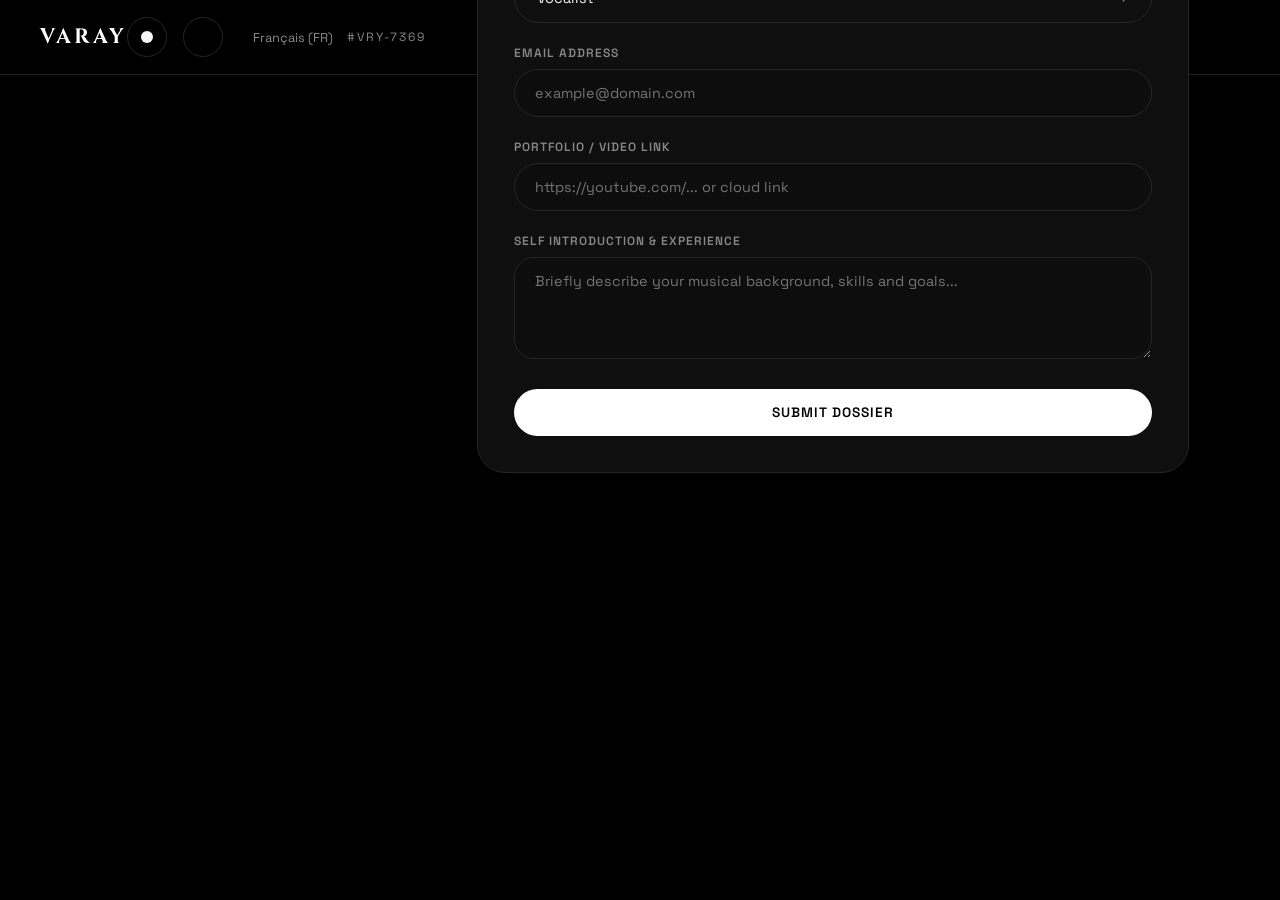
==== commit 33bed17d: "Update apply.html" ====
--- a/apply.html
+++ b/apply.html
@@ -18,19 +18,69 @@
       <button class="hamburger-btn" id="menuBtn" aria-label="Open Menu">
         <div class="bar"></div>
         <div class="bar"></div>
-        <div class-tag">DISPATCH</span>
-        <h1 class="page-title">ANNOUNCEMENTS</h1>
-        <p class="page-description">Official releases, upcoming project drops, and recruitment cycles.</p>
+        <div class="fa" data-code="FA">فارسی (FA)</button>
+          <button class="lang-option" data-lang="fr" data-code="FR">Français (FR)</button>
+        </div>
+      </div>
+      <div class="menu-serial">#VRY-7369</div>
+    </div>
+  </div>
+
+  <!-- Content Container -->
+  <main class="page-container">
+    <div class="content-wrapper">
+      <div class="page-header">
+        <span class="section-tag">GLOBAL RECRUITMENT</span>
+        <h1 class="page-title">APPLY AUDITION</h1>
+        <p class="page-description">Submit your official application for VARAY global trainee intake.</p>
       </div>
 
       <div class="card-panel">
-        <h2 class="card-title">GLOBAL AUDITIONS 2026 LAUNCH</h2>
-        <p class="card-body">The online portal is officially open for talent intake worldwide across vocal, dance, acting, and creative production categories.</p>
-      </div>
+        <form id="auditionForm">
+          
+          <div class="field-box">
+            <label>Full Name</label>
+            <input type="text" placeholder="Enter your full legal name" required>
+          </div>
 
-      <div class="card-panel">
-        <h2 class="card-title">NEXT-GEN MEDIA PLATFORM EXPANSION</h2>
-        <p class="card-body">VARAY announces strategic partnerships for interactive digital stages and virtual showcase experiences.</p>
+          <div class="field-box">
+            <label>Category</label>
+            <div class="custom-select-wrapper">
+              <input type="hidden" name="category" value="vocal">
+              <div class="custom-select-trigger">
+                <span class="trigger-value">Vocalist</span>
+                <span style="font-size:0.7rem; color:var(--muted)">▼</span>
+              </div>
+              <div class="custom-dropdown-panel">
+                <div class="dropdown-item active" data-val="vocal">Vocalist</div>
+                <div class="dropdown-item" data-val="dance">Dancer / Choreography</div>
+                <div class="dropdown-item" data-val="rap">Rap / Performance</div>
+                <div class="dropdown-item" data-val="acting">Acting / Modeling</div>
+                <div class="dropdown-item" data-val="producer">Music Producer</div>
+              </div>
+            </div>
+          </div>
+
+          <div class="field-box">
+            <label>Email Address</label>
+            <input type="email" placeholder="example@domain.com" required>
+          </div>
+
+          <div class="field-box">
+            <label>Portfolio / Video Link</label>
+            <input type="url" placeholder="https://youtube.com/... or cloud link" required>
+          </div>
+
+          <div class="field-box">
+            <label>Self Introduction & Experience</label>
+            <textarea rows="4" placeholder="Briefly describe your musical background, skills and goals..."></textarea>
+          </div>
+
+          <div style="margin-top: 30px;">
+            <button type="submit" class="pill-btn primary" style="width: 100%;">SUBMIT DOSSIER</button>
+          </div>
+
+        </form>
       </div>
     </div>
   </main>
@@ -38,248 +88,3 @@
   <script src="script.js"></script>
 </body>
 </html>
-<!DOCTYPE html>
-<html lang="en" data-theme="dark">
-<head>
-    <meta charset="UTF-8">
-    <meta name="viewport" content="width=device-width, initial-scale=1.0">
-    <title>APPLY | VARAY HOLDING</title>
-    <link rel="stylesheet" href="style.css">
-    <link rel="preconnect" href="https://fonts.googleapis.com">
-    <link rel="preconnect" href="https://fonts.gstatic.com" crossorigin>
-    <link href="https://fonts.googleapis.com/css2?family=Plus+Jakarta+Sans:wght@300;400;500;600;700&display=swap" rel="stylesheet">
-</head>
-<body>
-
-    <header class="navbar">
-        <div class="nav-left">
-            <a href="index.html" class="brand">VARAY</a>
-            <div class="lang-selector">
-                <span class="lang-current">EN</span>
-                <div class="lang-dropdown">
-                    <button type="button" class="lang-opt active">EN</button>
-                    <button type="button" class="lang-opt">KO</button>
-                    <button type="button" class="lang-opt">JA</button>
-                    <button type="button" class="lang-opt">ZH</button>
-                    <button type="button" class="lang-opt">RU</button>
-                    <button type="button" class="lang-opt">FR</button>
-                    <button type="button" class="lang-opt">FA</button>
-                </div>
-            </div>
-        </div>
-
-        <div class="nav-right">
-            <button id="theme-toggle" class="theme-btn"><span class="theme-indicator"></span></button>
-            <button id="menu-open" class="menu-btn">
-                <span class="menu-line"></span>
-                <span class="menu-line"></span>
-                <span class="menu-line"></span>
-            </button>
-        </div>
-    </header>
-
-    <div id="menu-overlay" class="menu-overlay">
-        <div class="menu-header">
-            <span class="menu-title">INDEX // 7369</span>
-            <button id="menu-close" class="close-btn">&times;</button>
-        </div>
-        <div class="menu-content">
-            <ul class="nav-list">
-                <li><a href="portal.html">PORTAL</a></li>
-                <li><a href="info.html">INFO</a></li>
-                <li><a href="smiles-and-rules.html">SMILES AND RULES</a></li>
-                <li><a href="news.html">ANNOUNCEMENTS * NEWS</a></li>
-                <li><a href="apply.html" class="active">APPLY</a></li>
-            </ul>
-        </div>
-        <div class="menu-footer">
-            <p>VARAY HOLDING ENTERTAINMENT &bull; 7369 INTL</p>
-        </div>
-    </div>
-
-    <main class="page-container content-page">
-        <div class="content-wrapper">
-
-            <!-- Intro Gate (Before the Form) -->
-            <section id="apply-intro" class="apply-intro-card">
-                <span class="section-tag">GLOBAL DISCOVERY DIVISION</span>
-                <h1 class="page-title">We're looking for the next star.</h1>
-                <p class="intro-body">VARAY opens continuous auditions for raw, distinctive voices and creative personalities. We celebrate singular artistic identities with genuine dedication to craft. Review our criteria and prepare your materials prior to entry.</p>
-                <div class="intro-actions">
-                    <button type="button" id="start-apply-btn" class="pill-btn primary">APPLY NOW</button>
-                </div>
-            </section>
-
-            <!-- Continuous Single-Page Application Form -->
-            <form id="audition-form" class="hidden-flow">
-                
-                <div class="form-section-card">
-                    <h2 class="form-title">01. Identity & Demographics</h2>
-
-                    <div class="field-box">
-                        <label>Full Name *</label>
-                        <input type="text" placeholder="Given and Family Name" required>
-                    </div>
-
-                    <div class="field-grid">
-                        <div class="field-box">
-                            <label>Gender *</label>
-                            <select required>
-                                <option value="female" selected>Female</option>
-                            </select>
-                        </div>
-
-                        <div class="field-box">
-                            <label>Nationality *</label>
-                            <input type="text" placeholder="Citizenship" required>
-                        </div>
-                    </div>
-
-                    <!-- Dropdown Date of Birth (No random text input) -->
-                    <div class="field-box">
-                        <label>Date of Birth *</label>
-                        <div class="triple-grid">
-                            <select id="dob-year" required>
-                                <option value="">Year</option>
-                            </select>
-                            <select id="dob-month" required>
-                                <option value="">Month</option>
-                                <option value="01">January</option>
-                                <option value="02">February</option>
-                                <option value="03">March</option>
-                                <option value="04">April</option>
-                                <option value="05">May</option>
-                                <option value="06">June</option>
-                                <option value="07">July</option>
-                                <option value="08">August</option>
-                                <option value="09">September</option>
-                                <option value="10">October</option>
-                                <option value="11">November</option>
-                                <option value="12">December</option>
-                            </select>
-                            <select id="dob-day" required>
-                                <option value="">Day</option>
-                            </select>
-                        </div>
-                    </div>
-
-                    <div class="field-grid">
-                        <div class="field-box">
-                            <label>Height</label>
-                            <select id="height-select">
-                                <option value="">Select Height (cm)</option>
-                            </select>
-                        </div>
-                        <div class="field-box">
-                            <label>Weight</label>
-                            <select id="weight-select">
-                                <option value="">Select Weight (kg)</option>
-                            </select>
-                        </div>
-                    </div>
-
-                    <!-- Telephone with country code restrictions -->
-                    <div class="field-box">
-                        <label>Contact Phone *</label>
-                        <div class="phone-composite">
-                            <select class="phone-code" required>
-                                <option value="+82">+82 (KR)</option>
-                                <option value="+81">+81 (JP)</option>
-                                <option value="+1">+1 (US/CA)</option>
-                                <option value="+44">+44 (UK)</option>
-                                <option value="+86">+86 (CN)</option>
-                                <option value="+98">+98 (IR)</option>
-                                <option value="+33">+33 (FR)</option>
-                                <option value="+49">+49 (DE)</option>
-                            </select>
-                            <input type="text" id="phone-input" inputmode="numeric" pattern="[0-9]*" maxlength="11" placeholder="Phone number (digits only)" required>
-                        </div>
-                    </div>
-
-                    <div class="field-box">
-                        <label>Email Address *</label>
-                        <input type="email" placeholder="official@contact.com" required>
-                    </div>
-                </div>
-
-                <div class="form-section-card">
-                    <h2 class="form-title">02. Creative Specialty</h2>
-                    
-                    <div class="field-box">
-                        <label>Select Your Core Discipline (Multiple acceptable)</label>
-                        <div class="chips-container">
-                            <label class="custom-chip"><input type="checkbox" name="role" value="vocal"><span>Vocal</span></label>
-                            <label class="custom-chip"><input type="checkbox" name="role" value="rap"><span>Rap</span></label>
-                            <label class="custom-chip"><input type="checkbox" name="role" value="dance"><span>Dance</span></label>
-                            <label class="custom-chip"><input type="checkbox" name="role" value="writer"><span>Songwriting & Lyric</span></label>
-                            <label class="custom-chip"><input type="checkbox" name="role" value="musician"><span>Instrumentalist</span></label>
-                        </div>
-                    </div>
-
-                    <div class="field-box">
-                        <label>Social / Streaming Link</label>
-                        <input type="url" placeholder="https://instagram.com/... or soundcloud.com/...">
-                    </div>
-                </div>
-
-                <div class="form-section-card">
-                    <h2 class="form-title">03. Media Materials</h2>
-                    
-                    <div class="field-box">
-                        <label>Audio File (.mp3, .wav, .m4a)</label>
-                        <div class="curved-upload-box">
-                            <input type="file" accept="audio/*">
-                            <span class="upload-icon">&#9650;</span>
-                            <p>Choose Audio Master / Demo File</p>
-                        </div>
-                    </div>
-
-                    <div class="field-box">
-                        <label>Visual Identity / Photos (Up to 3 images)</label>
-                        <div class="curved-upload-box">
-                            <input type="file" accept="image/*" multiple>
-                            <span class="upload-icon">&#9650;</span>
-                            <p>Upload Frontal & Full-Profile Portraits</p>
-                        </div>
-                    </div>
-
-                    <div class="field-box">
-                        <label>Video Showcase Link (YouTube, Vimeo Unlisted)</label>
-                        <input type="url" placeholder="https://youtu.be/...">
-                    </div>
-                </div>
-
-                <!-- Terms Accordion & Validation Gate -->
-                <div class="form-section-card">
-                    <h2 class="form-title">04. Agreements & Submission</h2>
-
-                    <div class="accordion-item">
-                        <button type="button" class="accordion-trigger" id="terms-toggle">
-                            <span>TERMS OF APPLICATION & PRIVACY COVENANT</span>
-                            <span class="chevron">+</span>
-                        </button>
-                        <div class="accordion-panel" id="terms-panel">
-                            <p>All materials submitted become strictly confidential evaluation assets under VARAY Entertainment Holding. Candidates consent to artistic review and background checks. No material will be publicly distributed or commercialized without formal written agreement.</p>
-                        </div>
-                    </div>
-
-                    <div class="field-box agreement-box">
-                        <label class="custom-chip term-check">
-                            <input type="checkbox" id="terms-agree" required>
-                            <span>I certify that all statements and media submitted are authentic and accept the terms above.</span>
-                        </label>
-                    </div>
-
-                    <div class="form-actions">
-                        <button type="submit" class="pill-btn primary full-width">SUBMIT OFFICIAL APPLICATION</button>
-                    </div>
-                </div>
-
-            </form>
-
-        </div>
-    </main>
-
-    <script src="script.js"></script>
-</body>
-</html>
